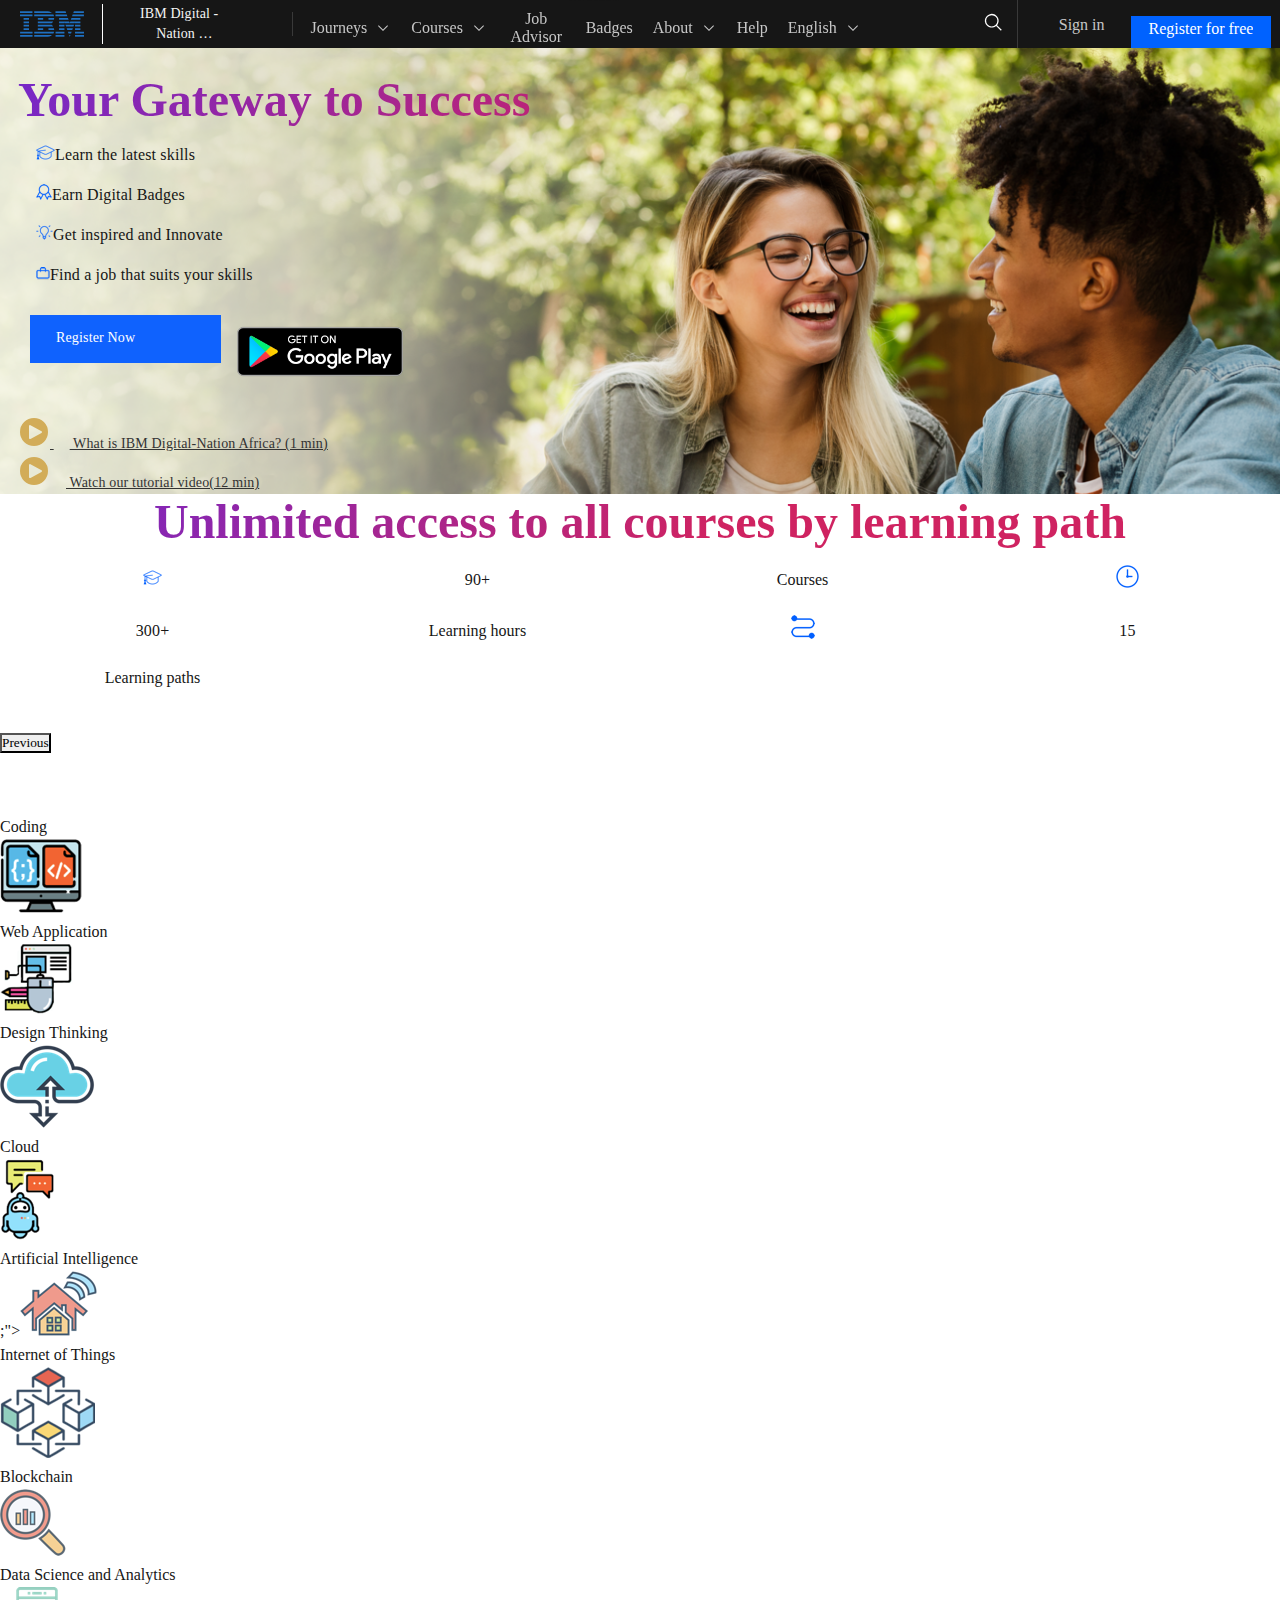
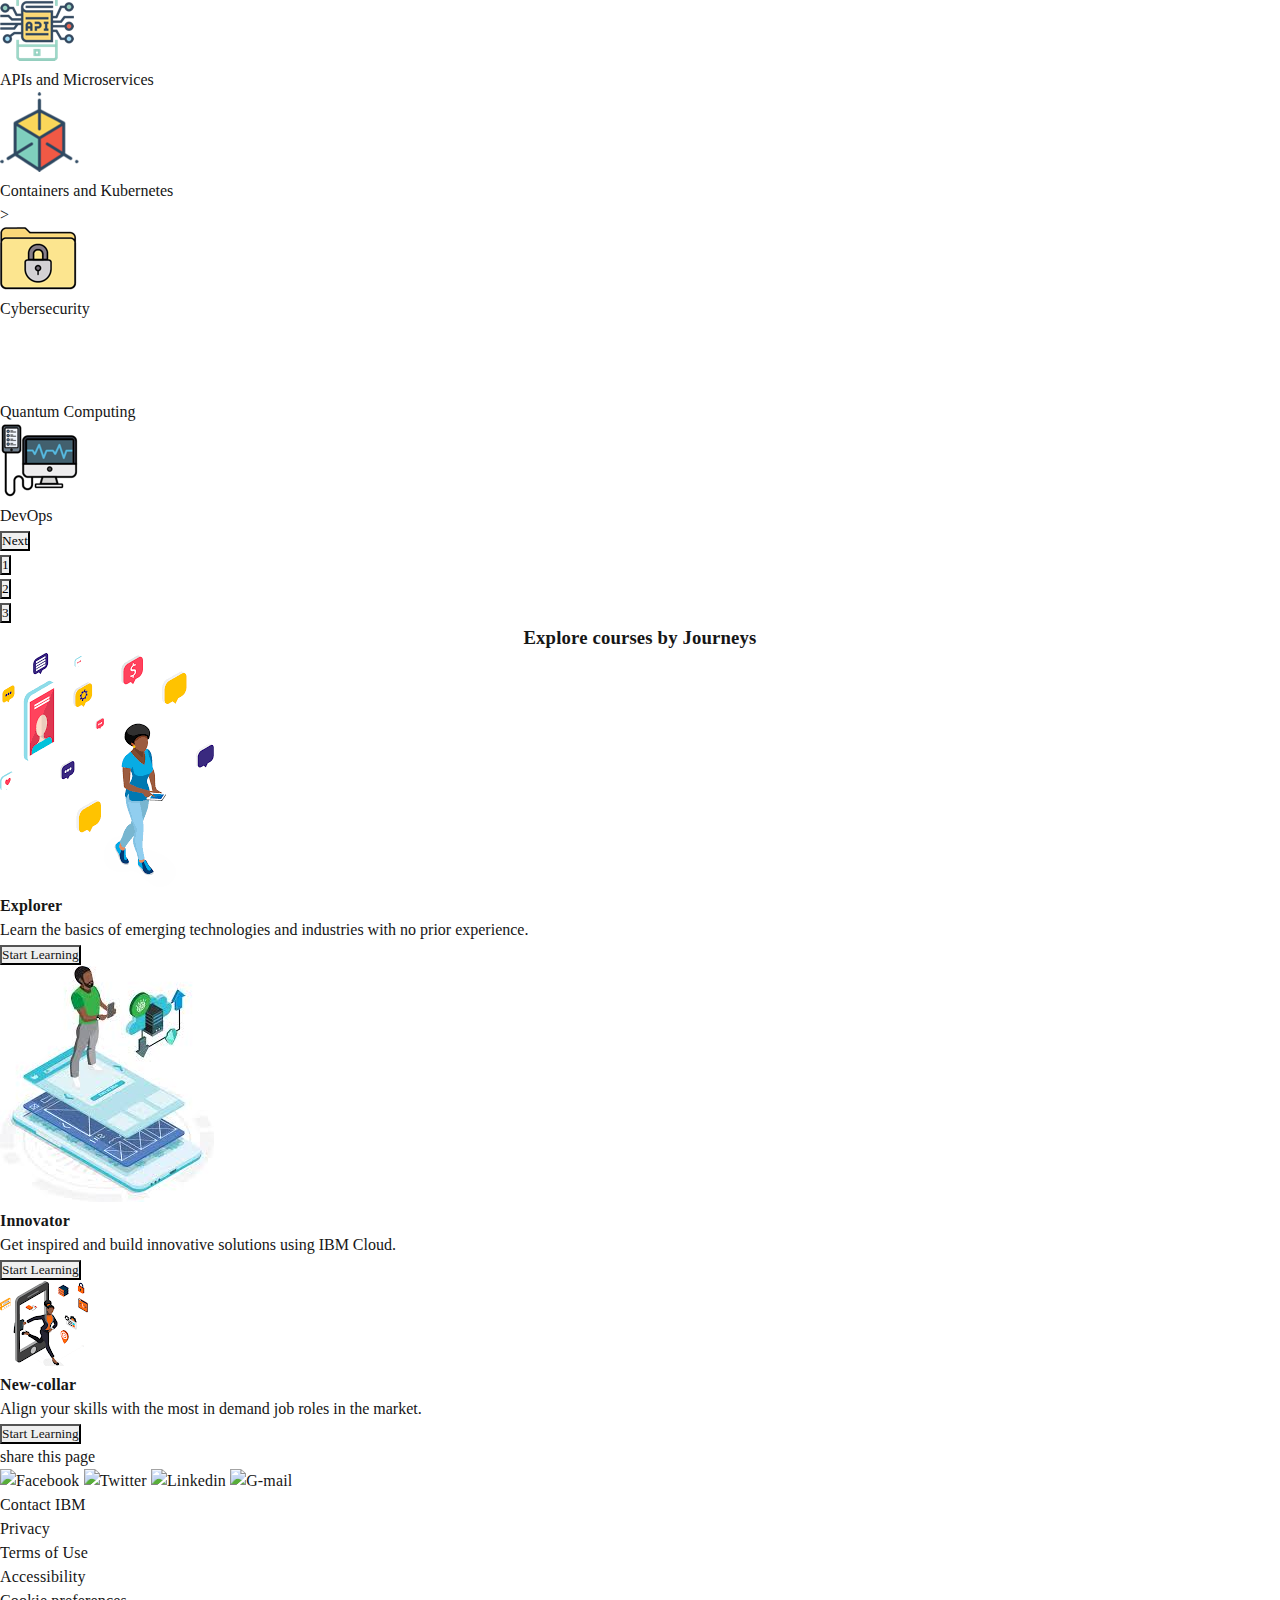
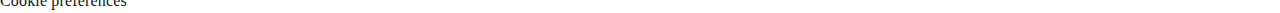
==== index.html @ d3602a13 "Merge branch 'master' of https://github.com/Ebunoluwa1/IBM-Project" ====
<!DOCTYPE html>
<html lang="en">
<head>
    <meta charset="UTF-8">
    <meta name="viewport" content="width=device-width, initial-scale=1.0">
    <link rel="stylesheet" href="https://pro.fontawesome.com/releases/v5.10.0/css/all.css" integrity="sha384-AYmEC3Yw5cVb3ZcuHtOA93w35dYTsvhLPVnYs9eStHfGJvOvKxVfELGroGkvsg+p" crossorigin="anonymous"/>
    <link rel="stylesheet" href="style.css">
    <title> IBM Digital - Nation Africa | Explore, Innovate on IBM Cloud, Learn Skills, and Find Jobs </title>
</head>
<body>
    <!--<div class="menu-btn">
        <i class="fas fa-bars fa-2x"></i>
    </div>-->

    <div class="container">
        <!--header-->
    <header class="main-header">
        <img src="images/ibm-icon.svg" alt="IBM" class="ibm-logo"> </img>
            <a href="#" class="header-text">
                <span class="header-text-ibm"> IBM Digital - Nation <br> Africa</span> &nbsp;
                 <span></span>
                </a>
                <nav class="header-nav">
                    ::before
            <ul class="main-menu">
                <li class="sub-menu"><a href="#" class="menu-item">Journeys
                    <svg focusable="false" preserveAspectRatio="xMidYMid meet" xmlns="https://www.w3.org/TR/SVG2/" width="16" height="16" viewBox="0 0 16 16" aria-hidden="true" class="down-arrow"><polygon points="8,11 3,6 3.7,5.3 8,9.6 12.3,5.3 13,6"></polygon></svg>
                </a>
                    <ul aria-label="Journeys" class="header-menu">
                        <li><a id="header-anchor" href="#" class="header-menu" tabindex="0"><span class="text-end">Explorer</span></a></li>
                        <li><a id="header-anchor" href="# "class="header-menu" tabindex="0"><span class="text-end">Innovator</span></a></li>
                        <li><a id="header-anchor" href="#" class="header-menu" tabindex="0"><span class="text-end">New Collar</span></a></li>
                        <li class="menu-separator"></li>
                    </ul> 
                </li>
                <li class="sub-menu"><a href="#" class="menu-item">Courses
                    <svg focusable="false" preserveAspectRatio="xMidYMid meet" xmlns="https://www.w3.org/TR/SVG2/" width="16" height="16" viewBox="0 0 16 16" aria-hidden="true" class="down-arrow"><polygon points="8,11 3,6 3.7,5.3 8,9.6 12.3,5.3 13,6"></polygon></svg>
                </a>
                    <ul aria-label="Courses" class="header-menu">
                    <li><a id="header-anchor" href="#" class="header-menu" tabindex="0"><span class="text-end">Coding</span></a></li>
                    <li><a id="header-anchor" href="# "class="header-menu" tabindex="0"><span class="text-end">Web Application</span></a></li>
                    <li><a id="header-anchor" href="#" class="header-menu" tabindex="0"><span class="text-end">Design Thinking</span></a></li>
                    <li><a id="header-anchor" href="#" class="header-menu" tabindex="0"><span class="text-end">Cloud</span></a></li>
                    <li><a id="header-anchor" href="#" class="header-menu" tabindex="0"><span class="text-end">Artificial Intelligence</span></a></li>
                    <li><a id="header-anchor" href="#" class="header-menu" tabindex="0"><span class="text-end">Internet of Things</span></a></li>
                    <li><a id="header-anchor" href="#" class="header-menu" tabindex="0"><span class="text-end">BlockChain</span></a></li>
                    <li><a id="header-anchor" href="#" class="header-menu" tabindex="0"><span class="text-end">Data Science and Analytics</span></a></li>
                    <li><a id="header-anchor" href="#" class="header-menu" tabindex="0"><span class="text-end">APTs and Microservices</span></a></li>
                    <li><a id="header-anchor" href="#" class="header-menu" tabindex="0"><span class="text-end">Containers and Kubernetes</span></a></li>
                    <li><a id="header-anchor" href="#" class="header-menu" tabindex="0"><span class="text-end">Cybersecurity</span></a></li>
                    <li><a id="header-anchor" href="#" class="header-menu" tabindex="0"><span class="text-end">Quantum Computing</span></a></li>
                    <li><a id="header-anchor" href="#" class="header-menu" tabindex="0"><span class="text-end">DevOps</span></a></li>
                    <li><a id="header-anchor" href="#" class="header-menu" tabindex="0"><span class="text-end">Professional Skills</span></a></li>
                    <li><a id="header-anchor" href="#" class="header-menu" tabindex="0"><span class="text-end">Industry Skills</span></a></li>
                    <li class="menu-separator"></li>
                    </ul>
                </li>
                <li class="sub-menu"><a href="#" class="menu-item">Job Advisor</a></li>
                <li class="sub-menu"><a href="#" class="menu-item">Badges</a></li>
                <li class="sub-menu"><a href="#" class="menu-item">About
                    <svg focusable="false" preserveAspectRatio="xMidYMid meet" xmlns="https://www.w3.org/TR/SVG2/" width="16" height="16" viewBox="0 0 16 16" aria-hidden="true" class="down-arrow"><polygon points="8,11 3,6 3.7,5.3 8,9.6 12.3,5.3 13,6"></polygon></svg>
                </a>
                    <ul aria-label="About" class="header-menu">
                        <li><a id="header-anchor" href="#" class="header-menu" tabindex="0"><span class="text-end">About Us</span></a></li>
                        <li><a id="header-anchor" href="# "class="header-menu" tabindex="0"><span class="text-end">Collaborators</span></a></li>
                        <li><a id="header-anchor" href="#" class="header-menu" tabindex="0"><span class="text-end">About IBM</span></a></li>
                        <li class="menu-separator"></li>
                    </ul> 

                </li>
                <li class="sub-menu"><a href="#" class="menu-item">Help</a></li>
                <li class="sub-menu"><a href="#" class="menu-item">English
                    <svg focusable="false" preserveAspectRatio="xMidYMid meet" xmlns="https://www.w3.org/TR/SVG2/" width="16" height="16" viewBox="0 0 16 16" aria-hidden="true" class="down-arrow"><polygon points="8,11 3,6 3.7,5.3 8,9.6 12.3,5.3 13,6"></polygon></svg>
                </a>
                    <ul aria-label="English" class="header-menu">
                        <li><a id="header-anchor" href="#" class="header-menu" tabindex="0"><span class="text-end">العربية</span></li>
                        <li><a id="header-anchor" href="# "class="header-menu" tabindex="0"><span class="text-end">Francais</span></a></li>
                        <li><a id="header-anchor" href="#" class="header-menu" tabindex="0"><span class="text-end">Portugues</span></a></li>
                        <li class="menu-separator"></li></ul>
                        </li>
                    </nav>
                    <div class="header-globe">
<div class="search-container"></div>
<button class="header-search">
    <svg focusable="false" preserveAspectRatio="xMidYMid meet" xmlns=" http://www.w3.org/TR/SVG." width="20" height="20" viewBox="0 0 32 32" aria-hidden="true" class="header-action"><path d="M30,28.59,22.45,21A11,11,0,1,0,21,22.45L28.59,30ZM5,14a9,9,0,1,1,9,9A9,9,0,0,1,5,14Z"></path></svg>
</button>
                    </div>
                    <nav class="user-pages">
                        ::before
                      <ul class="user-links"><li class="button-sign-in"><a href="#" class="header-menu" tabindex="0"><span class="text-end" id="header-menu">Sign in</span></a></li>
                     <li class="button-register"><a href="#" class="button-menu" tabindex="0"><span class="text-end" id="header-menu">Register for free</span></a></li>
                     
                </ul> 
                </nav>
        
       
    </header>
 </div>
 <!--Landing Page-->
 <div class="container">
  <div id="landing-image" class="header-img">
      <div class="bx--grid">
    <h1 id="header-title" class="title">Your Gateway to Success</h1>
    <div class="desc-items">
        <div class="desc-item"><img class="li-img " src="images/learn-icon.png" alt="Learn the latest skills"><span>Learn the latest skills</span>
        </div>
    <div class="desc-item"><img class="li-img " src="images/badge-icon.png" alt="Earn Digital Badges"><span>Earn Digital Badges</span></div>
   
    <div class="desc-item"><img class="li-img" src="images/innovate-icon.png" alt="Get inspired and Innovate"><span>Get inspired and Innovate</span></div>
    
    <div class="desc-item"><img class="li-img " src="images/job-icon.png" alt="Find a job that suits your skills"><span>Find a job that suits your skills</span></div>
</div>
    </div>
<!--Button Link-->   
<div id="button-register" class="reg-link">
    <p class="button-link"><a href="#" class="btn btn-prime"> Register Now</a>
   <a href="#" class="btn-play btn-prime"><img src="images/google-play.png" class="play-store"></a>
   </p>
   </div>
   <!--Video play-->
   <div class="watch">
       <p class="watch-V">
     <div>
         <a href="#" class="watch-video">
             <div class="inline-svg">
                 <svg focusable="false" preserveAspectRatio="xMidYMid meet" xmlns="http://www.w3.org/TR/SVG." width="32" height="32" viewBox="0 0 32 32" aria-hidden="true" class="ltr">
                <path d="M16,2A14,14,0,1,0,30,16,14,14,0,0,0,16,2Zm7.48,14.88-11,6a1,1,0,0,1-1,0A1,1,0,0,1,11,22V10a1,1,0,0,1,.49-.86,1,1,0,0,1,1,0l11,6a1,1,0,0,1,0,1.76Z"></path>
              </svg>
             
            <span> What is IBM Digital-Nation Africa? (1 min)</span>
         </a>
        </div>
     <div>
        <a href="#" class="watch-video">
            <div class="inline-svg">
                <svg focusable="false" preserveAspectRatio="xMidYMid meet" xmlns="http://www.w3.org/TR/SVG." width="32" height="32" viewBox="0 0 32 32" aria-hidden="true" class="ltr">
               <path d="M16,2A14,14,0,1,0,30,16,14,14,0,0,0,16,2Zm7.48,14.88-11,6a1,1,0,0,1-1,0A1,1,0,0,1,11,22V10a1,1,0,0,1,.49-.86,1,1,0,0,1,1,0l11,6a1,1,0,0,1,0,1.76Z"></path>
             </svg><span> Watch our tutorial video(12 min)</span></a></div>
    </div>
</p>

  </div>
 </div>
</div>
 
    
    <!--learning path-->
    <section class="learning-path">
        <h3 class="learning-path-head">Unlimited access to all courses by learning path</h3>
        <div class="learn-yourself">
        <div class="columns">
                <img src="images/learn-icon.png"></div>
                <div class="number">90+</div>
                <p>Courses</p>
                <div><img src="images/hours-icon.png"></div>
                <div class="number">300+</div><p>Learning hours</p>
                <div><img src="images/paths-icon.png"></div><div class="number">15</div>
                <p>Learning paths</p></div>
            </div>
                <!--Courses-->
               <button type="button" class="slick-arrow slick-prev slick-disabled" > Previous</button>
               <div class="btn-row" data-index="0" tab-index="-1">
                   <div class="row-track" id="track-container">
                       <a href="#"><img src="images/coding-icon.png" alt="Coding" class="image-item"><p class="image-title" id="Coding_card">Coding</p>
                       </a>
                    </div>  
                </div>
                <div data-index="1" class="btn-row" tabindex="-1"><a href="#"><img src="images/web-icon.png" alt="Web Application" class="image-item"><p class="image-title" id="Web Application_card">Web Application</p></a>
                </div>
             <div data-index="2" class="btn-row" tabindex="-1" ><a href="#"><img src="images/dt-icon.png" alt="Design Thinking" class="image-item"><p class="image-title" id="Design Thinking_card">Design Thinking</p></a></div>
                <div data-index="3" class="btn-row" tabindex="-1" ><a href="#"><img src="images/cloud-icon.png" alt="Web Application" class="image-item"><p class="image-title" id="Cloud_card">Cloud</p></a></div>
                <div data-index="4" class="btn-row" tabindex="-1"><a href="#"><img src="images/ai-icon.png" alt="Artificial Intelligence" class="image-item"><p class="image-title" id="Artificial Intelligence_card">Artificial Intelligence</p></a></div>
                <div data-index="5" class="btn-row" tabindex="-1" ><a href="#">;"><img src="images/iot-icon.png" alt="Internet of Things" class="image-item"><p class="image-title" id="Internet of Things_card">Internet of Things</p></a></div>
                <div data-index="6" class="btn-row" tabindex="-1"><a href="#"><img src="images/blockchain-icon.png" alt="Blockchain" class="image-item"><p class="image-title" id="Blockchain_card">Blockchain</p></a></div>
                <div data-index="7" class="btn-row" tabindex="-1"><a href="#"><img src="images/ds-icon.png" alt="Data Science and Analytics" class="image-item"><p class="image-title" id="Data Science and Analytics_card">Data Science and Analytics</p></a></div>
                <div data-index="8" class="btn-row" tabindex="-1" ><a href="#"><img src="images/api-icon.png" alt="APIs and Microservices" class="image-item"><p class="image-title" id="APIs and Microservices_card">APIs and Microservices</p></a></div>
                <div data-index="9" class="btn-row" tabindex="-1"></div><a href="#"><img src="images/ck-icon.png" alt="Containers and Kubernetes" class="image-item"><p class="image-title" id="Containers and Kubernetes_card">Containers and Kubernetes</p>></a></div>
                <div data-index="10" class="btn-row" tabindex="-1" aria-hidden="true" >
                    <a href="#"><img src="images/cybersecurity-icon.png" alt="Cybersecurity" class="image-item">
                        <p class="image-title" id="Cybersecurity_card">Cybersecurity</p></a></div>
                    <div data-index="11" class="btn-row" tabindex="-1">
                        <a href="#"><img src="images/qc-icon.png" alt="Quantum Computing" class="image-item">
                            <p class="image-title" id="Quantum Computing_card">Quantum Computing</p>
                        </a></div>
                    <div data-index="12" class="" tabindex="-1">
                        <a href="#"><img src="images/devops-icon.png" alt="DevOps" class="image-item">
                            <p class="image-title" id="DevOps_card">DevOps</p>
                        </a></div>
                    <button type="button" class="" > Next</button>
                    <ul class="row-dots">
                        <li class="row-active">
                            <button>1</button>
                        </li>
                        <li class="row-active">
                            <button>2</button>
                        </li>
                        <li class="row-active">
                            <button>3</button>
                        </li></ul>
                     </section>

<!--On Journey-->
<section class="journey">
    <h3 class="Journey">Explore courses by Journeys</h3>
    <div>
        <img src="images/explorer.png" alt="explorer">
        <h4>Explorer</h4>
        <p>Learn the basics of emerging technologies and industries with no prior experience.</p>
       <button class="primary-btn"><a href="#">Start Learning</a>
       </button> 
    </div>
    <div>
        <img src="images/innovator.jpg" alt="innovator">
        <h4>Innovator</h4>
        <p>Get inspired and build innovative solutions using IBM Cloud.</p>
        <button class="primary-btn"><a href="#">Start Learning</a>
        </button> 
    </div>
    <div>
        <img src="images/new-collar.png" alt="new-collar">
        <h4>New-collar</h4>
        <p>Align your skills with the most in demand job roles in the market.</p>
        <button class="primary-btn"><a href="#">Start Learning</a>
        </button> 
    </div>
</section>
<!--share this page-->
<section class="share">
    <p>share this page</p>
    <a href="https://facebook.com">
      <img src="https://i.ibb.co/LrVMXNR/social-fb.png" alt="Facebook">
    </a>
    <a href="https://twitter.com">
      <img src="https://i.ibb.co/vJvbLwm/social-twitter.png" alt="Twitter">
    </a>
    <a href="https://linkedin.com">
      <img src="https://i.ibb.co/b30HMhR/social-linkedin.png" alt="Linkedin">
    </a>
    <a href="https://gmail.com">
        <img src="https://i.ibb.co/b30HMhR/social-gmail.png" alt="G-mail">
      </a>
  </section>
<!--footer-->

    <footer class="footer">
        <div class="footer-inner">
<ul>
    <li><a href="#">Contact IBM</a></li>
    <li><a href="#">Privacy</a></li>
    <li><a href="#">Terms of Use</a></li>
    <li><a href="#">Accessibility</a></li>
    <li><a href="#">Cookie preferences</a></li>
</ul>
</div>
</footer>
                    </body>
</html>
---- style.css ----
*{
    box-sizing: border-box;
    margin: 0;
    padding: 0;
cursor: pointer;
}
body{
    font-family: Arial, Helvetica, sans-serif;
    color: #161616;
    font-size: 100%;
    vertical-align: baseline;
    font: inherit;
    line-height:1.5;
    letter-spacing:.16px;
}

a{
    color: #161616;
    text-decoration: none;
}
li a{
    cursor: pointer;
}

ul{
    list-style: none;
}


/*header*/
.main-header{
    display: flex;
    align-items: center;
    text-align: center;
    position: fixed;
    top:0;
    left:0;
    right: 0;
    height:3rem;
    background: #161616;
    z-index: 6000;
}
.ibm-logo{
    margin-left: 20px;
    color:#f3f3f3;
}
a.header-text{
    color: #f4f4f4;
    font-size: .875rem;
    display: flex;
    align-items: center;
    height: 100%;
    padding: 0 2rem 0 1rem;
    text-decoration: none;
    font-weight: 400;
    outline: none;
    user-select: none;
    letter-spacing: .1px;
    line-height: 20px;
    border: .125rem solid transparent;
    transition: border-color .11s;
}
/*@media screen and (max-width: 1301px) and (min-width: 1241px){*/
span.header-text-ibm{
    overflow: hidden; 
    -webkit-line-clamp: 2;
    -webkit-box-orient: vertical;
    display: -webkit-box;
    position: relative;
    padding-left: 1em;
}

span.header-text-ibm::before{
    content: "";
    width: 1px;
    background: #fff;
    height: 100%;
    left:0;
    position: absolute;
}
nav.header-nav{
    overflow: hidden;
    position: relative;
    padding-left: 1em;
}
nav.header-nav::before{
    content: "";
    width: 0.5px;
    display: block;
    background: #393939;/*rgb(57,57,57)*/;
    top:50%;
    transform: translateY(-50%);
    height: 1.5rem;
    width: 0.0625rem;
    position: absolute;
    left: 0;
}
/*a.header-img{
    color: #f4f4f4;
    cursor: pointer;
    padding: 0 32px 0 16px;
    border: .125rem solid transparent;
    height: 100%;
    display: flex;
    letter-spacing: 0.1px;
    transition: .11s;
    font: inherit;
    vertical-align: baseline;
}*/
ul.main-menu{
    display: flex;
    height: 100%;
    padding:0;
    margin: 0;
}
li.sub-menu{
    position: relative;
}

a.menu-item{
    position: relative;
    display: flex;
    align-items: center;
    color: #c6c6c6;
    padding: 0 1rem 1rem 0rem;
    height: 100%;
    font-size: 16px;
    font-weight: 400;
    letter-spacing: 0;
    line-height: 1.125rem;
    text-decoration: none;
    user-select: none;
    border: 2px solid transparent;
    transition: background-color .11s,border-color .11s,color .11s;
}

.down-arrow{
    fill: rgb(198, 198, 198);
    margin-left: 0.5rem;
    width: 16;
    height: 16;
    transition:transform .11s, fill .11s;
}
ul.header-menu{
    display: none;
    list-style: none;
    height: 2rem;

}
a#header-anchor{
    height: 2rem;
}
a.header-menu{
    position: relative;
    display: flex;
    align-items: center;
    color: #c6c6c6;
    padding: 0 1rem;
    height: 100%;
    font-size: 16px;
    font-weight: 400;
    letter-spacing: 0;
    line-height: 1.125rem;
    text-decoration: none;
    user-select: none;
    border: 2px solid transparent;
    transition: background-color .11s,border-color .11s,color .11s;
}
span.text-end{
    width: 100%;
    display: inline-block;
    text-overflow: ellipsis;
    white-space: nowrap;
    overflow: hidden;
}
li.menu-seperator{
    border-bottom: 1px solid #4c4c4c;
}
.header-globe{
    display: flex;
    justify-content: flex-end;
    margin-left: 90px;
    height: 100%;
    
}
.search-container{
    margin-top:9px; 
}
button.header-search{
    display: inline-block;
    background: none;
    padding: 0;
    width: 3rem;
    height: 3rem;
    border: .125rem solid transparent;
    transition: background-color .11s,border-color .11s;
}
button{
    margin: 0;
    border-radius: 0;
    font-family: inherit;
}
.header-action{
    fill:#fff;
    width:20;
    height: 20;
    overflow: hidden;
    cursor: pointer;
}
/*user-pages*/
.user-pages{
    padding-right: 1rem;
    padding-left: 1rem;
    height: 100%;
    position: relative;
    overflow: hidden;
    
}

.user-pages::before{
       display: block; 
        content: "";
        width: 1px;
        height: 100%;
        background: #393939;
        left:0;
        position: absolute;
        
}
ul.user-links{
    display: flex;
    height: 2rem;
    padding:0;
    margin: none;
    list-style: none; 
    
}

li.button-sign-in{
    margin: -8px;
    text-align: center;
    padding: 0.1rem 1rem 1rem 0rem;
    position: relative;
    height: 2rem;
    display: flex;
    align-items: center;
    vertical-align: baseline;

    
}
li.button-register{
    color: #fff;
    display: inline-block;
    border:none;
    text-align: center;
    text-decoration: none;
    width: 100%;
    margin: -8px 0px;
vertical-align: baseline;
    font-size: 16px;
    background-color: #0062ff;
    padding: 0.1rem 1rem 1rem 0rem;
    height: 100%;
    position: relative;

}
a.button-menu{
    color: #fff;
    position: relative;
    display: inline-block;
    background-color: #0062ff;
   
    text-align: center;
    text-decoration: none;
    height: 100%;
    font-size: 16px;
    font-weight: 400;
    letter-spacing: 0;
    line-height: 1.125rem;
    text-decoration: none;
    user-select: none;
    border: 2px solid transparent;
    transition: background-color .11s,border-color .11s,color .11s;

}
 /* Lets style the container-Landing-Page img
  */

  .container{
      margin-top: 3rem;
     
  }
  #landing-image{
      background:url(images/africa-banner.png) right  center / cover no-repeat ;
  }
.header-img .title{
    text-align: left;
    padding: 1.5rem 0 0;
    padding-left: 18px;
    background-image: linear-gradient(126deg,#5b29e6 -13%,#cf2361 56%);
    font-size: 48px;
    font-weight: 700;
    font-stretch: normal;
    line-height: 1.15;
    margin-bottom: 16px;
    letter-spacing: normal;
    -webkit-background-clip: text;
    -webkit-text-fill-color: transparent;
} 
h1{
    display: block;
    margin-block-start: 0.67em;
    margin-block-end: 0.67em;
    margin-inline-start: 0px;
    margin-inline-end: 0px;
    padding-left: 10px;
}
.bx--grid{
    z-index: 2;
    direction: 1tr;
    margin-right: auto;
    margin-left: auto;
    max-width: 99rem;
}
.desc-items,.desc-item{
margin-bottom: 16px;
}
.desc-items,.desc-item{
    margin-right: 9px;
    padding-left: 18px;
    
}
.title {
    margin-right: 9px;
    
}

/*Button Link*/
#button-register{
    display: flex;
}
.button-link{
    display: block;
    text-align: left;
    margin-right: 80px;
    padding-left: 30px;
}
p{
    font-size: 1rem;
    font-weight: 400;
    line-height: 1.5rem;
    letter-spacing: 0;
}
.header-img a{
    margin:12px 0px 24px;
}
a.btn{
background-color: #0f62fe;
border: 1px solid transparent;
color: white;
  padding: 14px 85px 14px 25px;
  text-align:left;
  text-decoration: none;
  display: inline-block;
}
a.btn-play{
    display: inline-block;
}
.btn-prime{
    font-size: .875rem;
    font-weight: 400;
    line-height: 1.125;
    letter-spacing: .16px;
    cursor: pointer;
    display: inline-block;
    align-items: center;
    justify-content: space-between;
    vertical-align: top;
    flex-shrink: 0;
    min-height: 3rem;
    padding:calc(.875rem - 3px) 60px calc(.875rem -3px) 12px;
    border-radius: 0;
    text-align: left;
    text-decoration: none;
    transition:all 70ms cubic-bezier(0, 0, 0.38, 0.9) 0s;
    outline: none;
}

 .play-store{
    width:190px;
    height: 73px;
    display: inline-block;   
}
/* watch videos*/
p.watch-V{
    direction:1tr;
    width: fit-content;
}
div a{
   /* display: flex;*/
    align-items: center;
}
a.watch-video{
    fill:#d2ac58;
    color: #333;
    font-size: 14px;
    white-space: nowrap;
    text-decoration: underline;
}
a.inline-svg{
    width: 32px;
    height: 32px;
}
div .span{
    text-align: right;
    font-size: 16px;
    
}
div a span{
    white-space: pre-wrap;
    padding-inline-start: 16px;
}
div.watch{
    /*padding:2vw!important;*/
    display:inline-block;
    margin: 0;
    align-content: start;
    z-index: 2;
    direction: 1tr;
    align-items: start;
    padding-left: 18px;
}

/*learning path-*/
section{

}
.learning-path-head{
    background-image: linear-gradient(126deg,#5b29e6 -13%,#cf2361 56%);
    font-size: 48px;
    font-weight: 700;
    font-stretch: normal;
    line-height: 1.15;
    margin-bottom: 16px;
    letter-spacing: normal;
    -webkit-background-clip: text;
    -webkit-text-fill-color: transparent;
}
h3{
    display: block;
    text-align: center;
}  

div.learn-yourself{
 
    flex-direction: row;
    align-items: center;
    text-align: center;
justify-content: center;
display: grid;
    grid-template-columns: repeat(4, 1fr);
    grid-gap: 20px;
    margin-bottom: 40px;
}
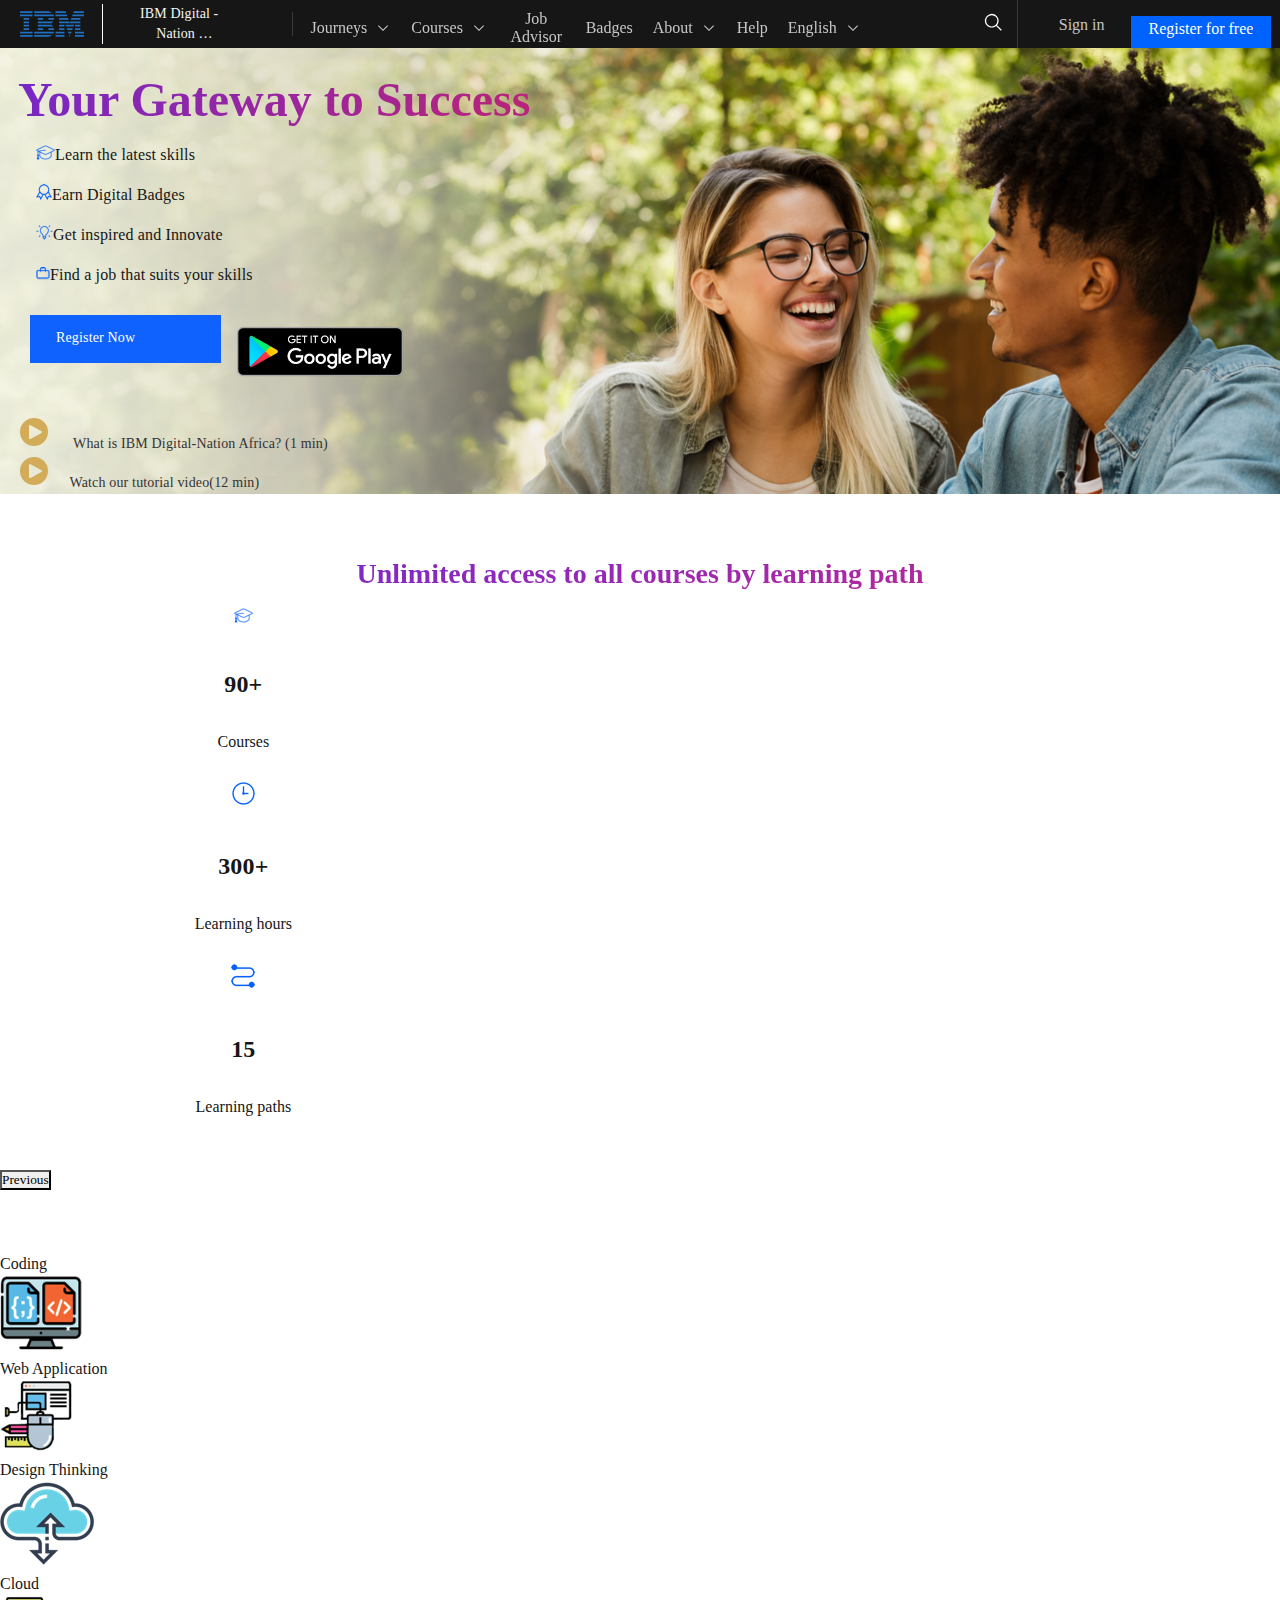
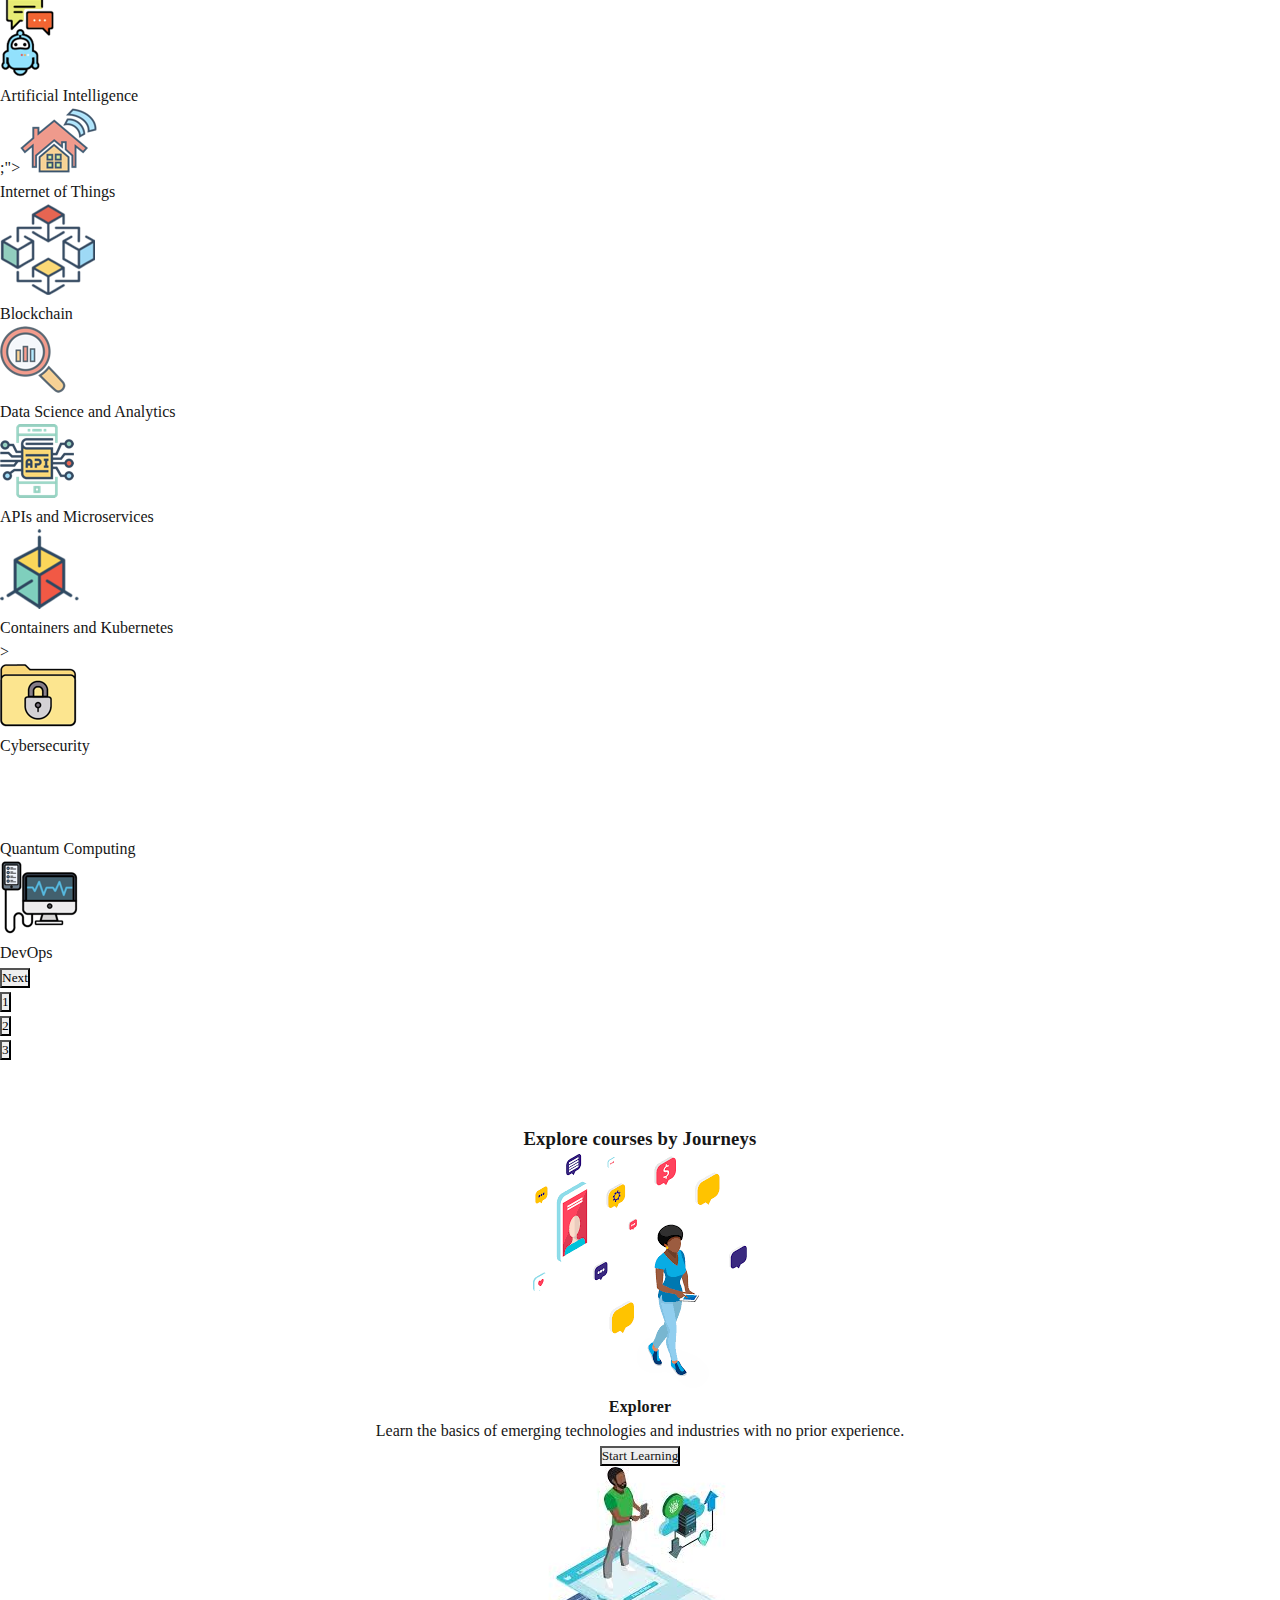
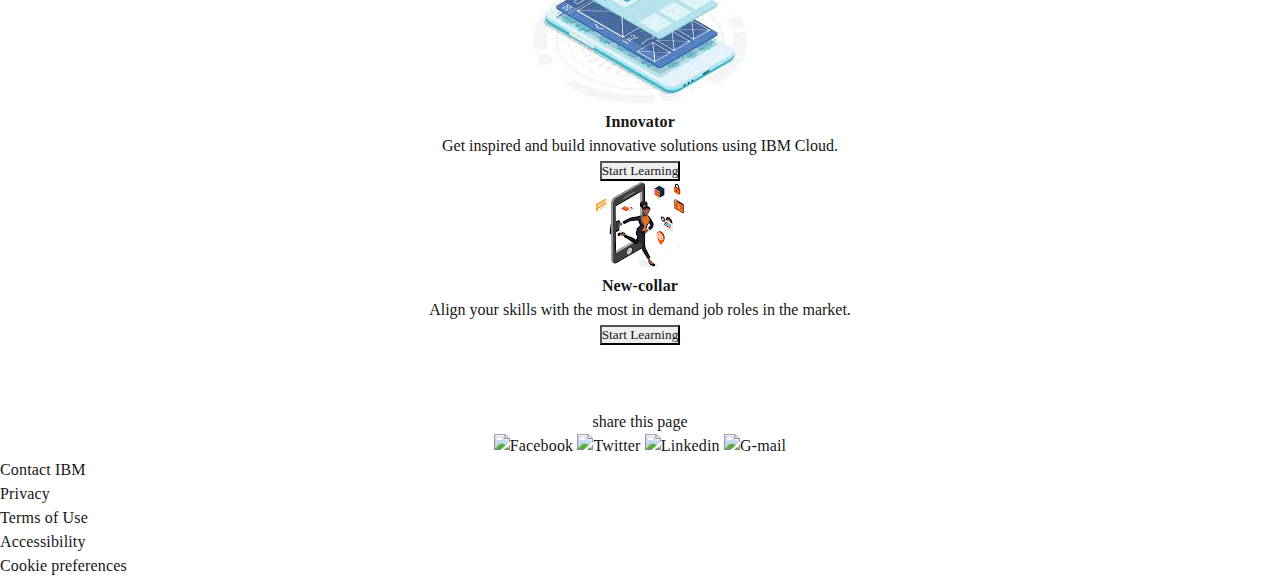
==== commit af627778: "commit" ====
--- a/index.html
+++ b/index.html
@@ -148,8 +148,7 @@
     <section class="learning-path">
         <h3 class="learning-path-head">Unlimited access to all courses by learning path</h3>
         <div class="learn-yourself">
-        <div class="columns">
-                <img src="images/learn-icon.png"></div>
+              <div> <img src="images/learn-icon.png"></div>
                 <div class="number">90+</div>
                 <p>Courses</p>
                 <div><img src="images/hours-icon.png"></div>
@@ -158,6 +157,7 @@
                 <p>Learning paths</p></div>
             </div>
                 <!--Courses-->
+                <div class="slick slider">
                <button type="button" class="slick-arrow slick-prev slick-disabled" > Previous</button>
                <div class="btn-row" data-index="0" tab-index="-1">
                    <div class="row-track" id="track-container">
@@ -197,6 +197,7 @@
                         <li class="row-active">
                             <button>3</button>
                         </li></ul>
+                    </div>
                      </section>
 
 <!--On Journey-->
--- a/style.css
+++ b/style.css
@@ -405,7 +405,7 @@
     color: #333;
     font-size: 14px;
     white-space: nowrap;
-    text-decoration: underline;
+    text-decoration:none;
 }
 a.inline-svg{
     width: 32px;
@@ -433,15 +433,17 @@
 
 /*learning path-*/
 section{
-
+margin: 0 auto;
+text-align: center;
+padding: 4rem 3rem 0;
 }
 .learning-path-head{
-    background-image: linear-gradient(126deg,#5b29e6 -13%,#cf2361 56%);
-    font-size: 48px;
-    font-weight: 700;
+    background-image: linear-gradient(168deg,#5b29e6 -7%,#de2779 115%,#ec276e 139%);
+    font-size: 28px;
+    font-weight: 600;
     font-stretch: normal;
-    line-height: 1.15;
-    margin-bottom: 16px;
+    line-height: normal;
+    font-style: normal;
     letter-spacing: normal;
     -webkit-background-clip: text;
     -webkit-text-fill-color: transparent;
@@ -452,13 +454,36 @@
 }  
 
 div.learn-yourself{
- 
-    flex-direction: row;
+/*display: flex;
+margin: 2rem auto;
+width: 50%;*/
     align-items: center;
     text-align: center;
 justify-content: center;
 display: grid;
-    grid-template-columns: repeat(4, 1fr);
+grid-template-columns: repeat (3, 1fr);
     grid-gap: 20px;
     margin-bottom: 40px;
 }
+.learn-yourself,.learning-path>div{
+    flex-grow: 1;
+    width: 33%;
+}
+div.number{
+    font-size: 1.5rem;
+    font-weight: 600;
+}
+.learn-yourself,.learning-path>div>div {
+    padding: 0.5rem 0;
+}
+.learn-yourself{
+    display: inline-flex;
+}
+/*Courses*/
+.slick-slider{
+    margin-left: -0.5rem;
+      margin-right: -0.5rem;
+      margin-bottom: 4rem;
+      position: relative;
+      display: block;
+}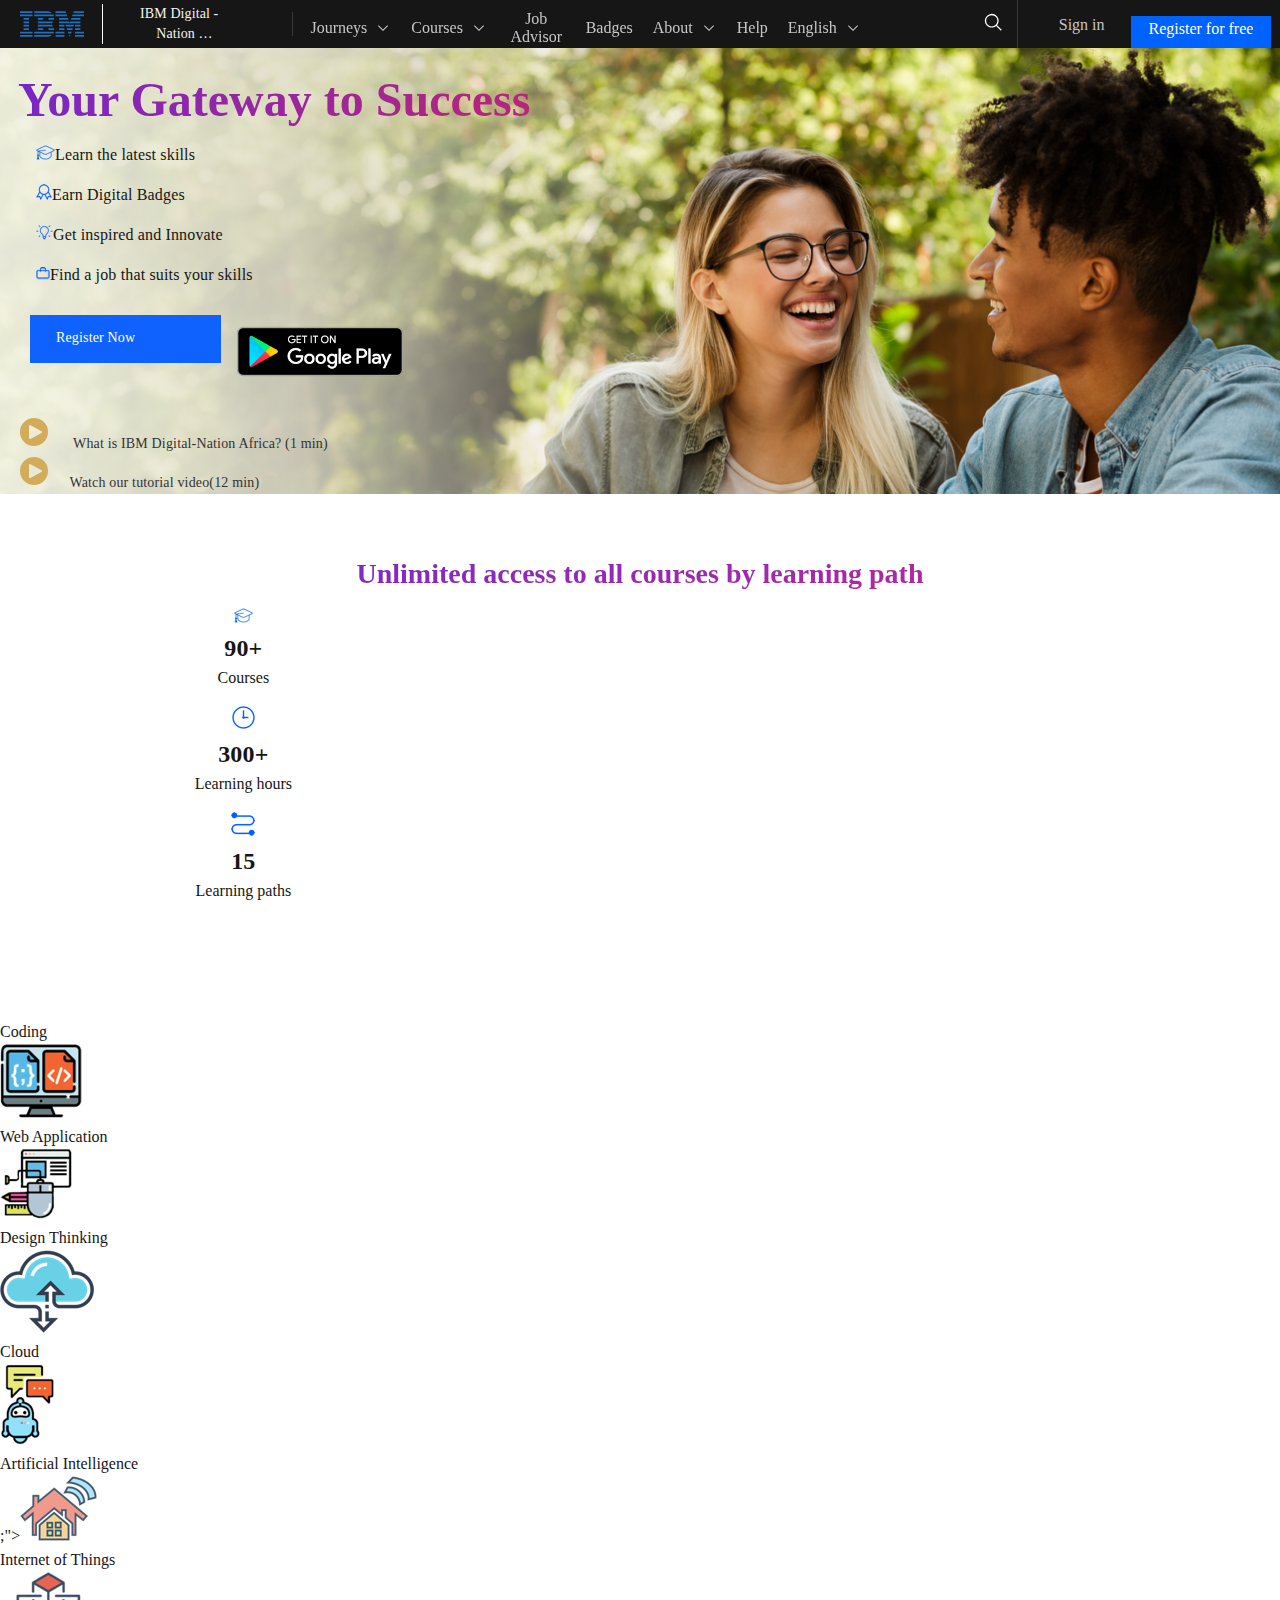
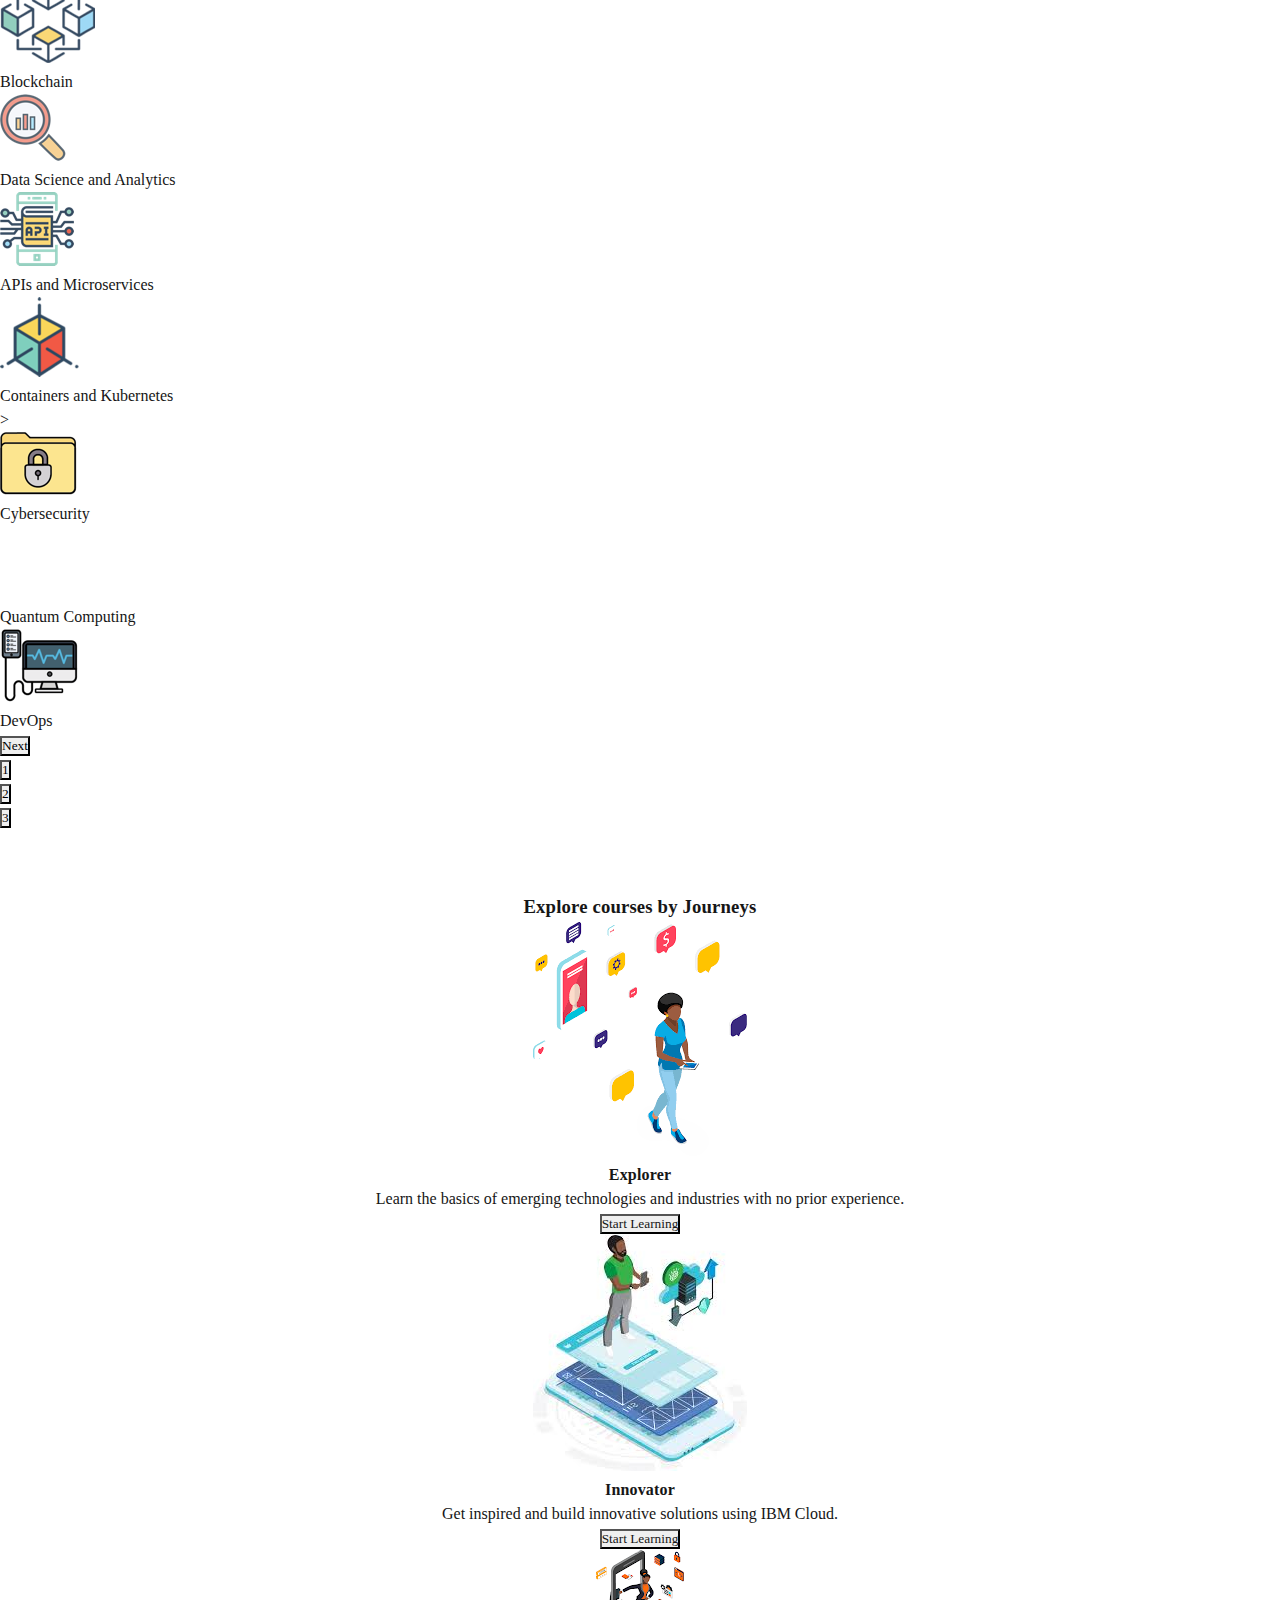
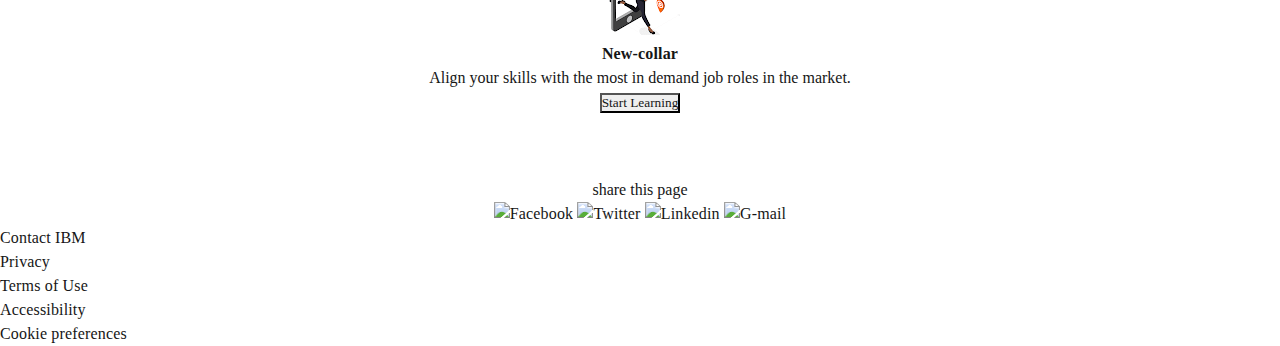
==== commit cc1d6654: "commit first" ====
--- a/index.html
+++ b/index.html
@@ -148,13 +148,21 @@
     <section class="learning-path">
         <h3 class="learning-path-head">Unlimited access to all courses by learning path</h3>
         <div class="learn-yourself">
-              <div> <img src="images/learn-icon.png"></div>
+            <div>
+              <div class="me"> <img src="images/learn-icon.png"></div>
                 <div class="number">90+</div>
                 <p>Courses</p>
-                <div><img src="images/hours-icon.png"></div>
+            </div>
+            <div>
+                <div class="me"><img src="images/hours-icon.png"></div>
                 <div class="number">300+</div><p>Learning hours</p>
-                <div><img src="images/paths-icon.png"></div><div class="number">15</div>
-                <p>Learning paths</p></div>
+            </div>
+            <div>
+                <div class="me"><img src="images/paths-icon.png"></div>
+                <div class="number">15</div>
+                <p>Learning paths</p>
+              </div>
+        </div>
             </div>
                 <!--Courses-->
                 <div class="slick slider">
--- a/style.css
+++ b/style.css
@@ -453,11 +453,12 @@
     text-align: center;
 }  
 
-div.learn-yourself{
+.learn-yourself {
 /*display: flex;
 margin: 2rem auto;
-width: 50%;*/
-    align-items: center;
+    ;*/
+width: 50%;
+align-items: center;
     text-align: center;
 justify-content: center;
 display: grid;
@@ -477,7 +478,7 @@
     padding: 0.5rem 0;
 }
 .learn-yourself{
-    display: inline-flex;
+    display: block;
 }
 /*Courses*/
 .slick-slider{
@@ -486,4 +487,32 @@
       margin-bottom: 4rem;
       position: relative;
       display: block;
-}+      box-sizing: border-box;
+      user-select: none;
+      touch-action: pan-y;
+      -webkit-tap-highlight-color: transparent;
+}
+.slick-disabled {
+    display: none!important;
+    }
+.slick-arrow{
+    outline: 0;
+}
+    .slick-prev{
+        left:-25px;
+        font-size: 0;
+        line-height: 0;
+        position: absolute;
+        top: 50%;
+        width: 20px;
+        height: 20px;
+        padding: 0;
+        transform: translateY(-50%);
+        cursor: pointer;
+        border: none;
+    }
+    button{
+        margin:0;
+        border-radius: 0;
+        font-family: inherit;
+    }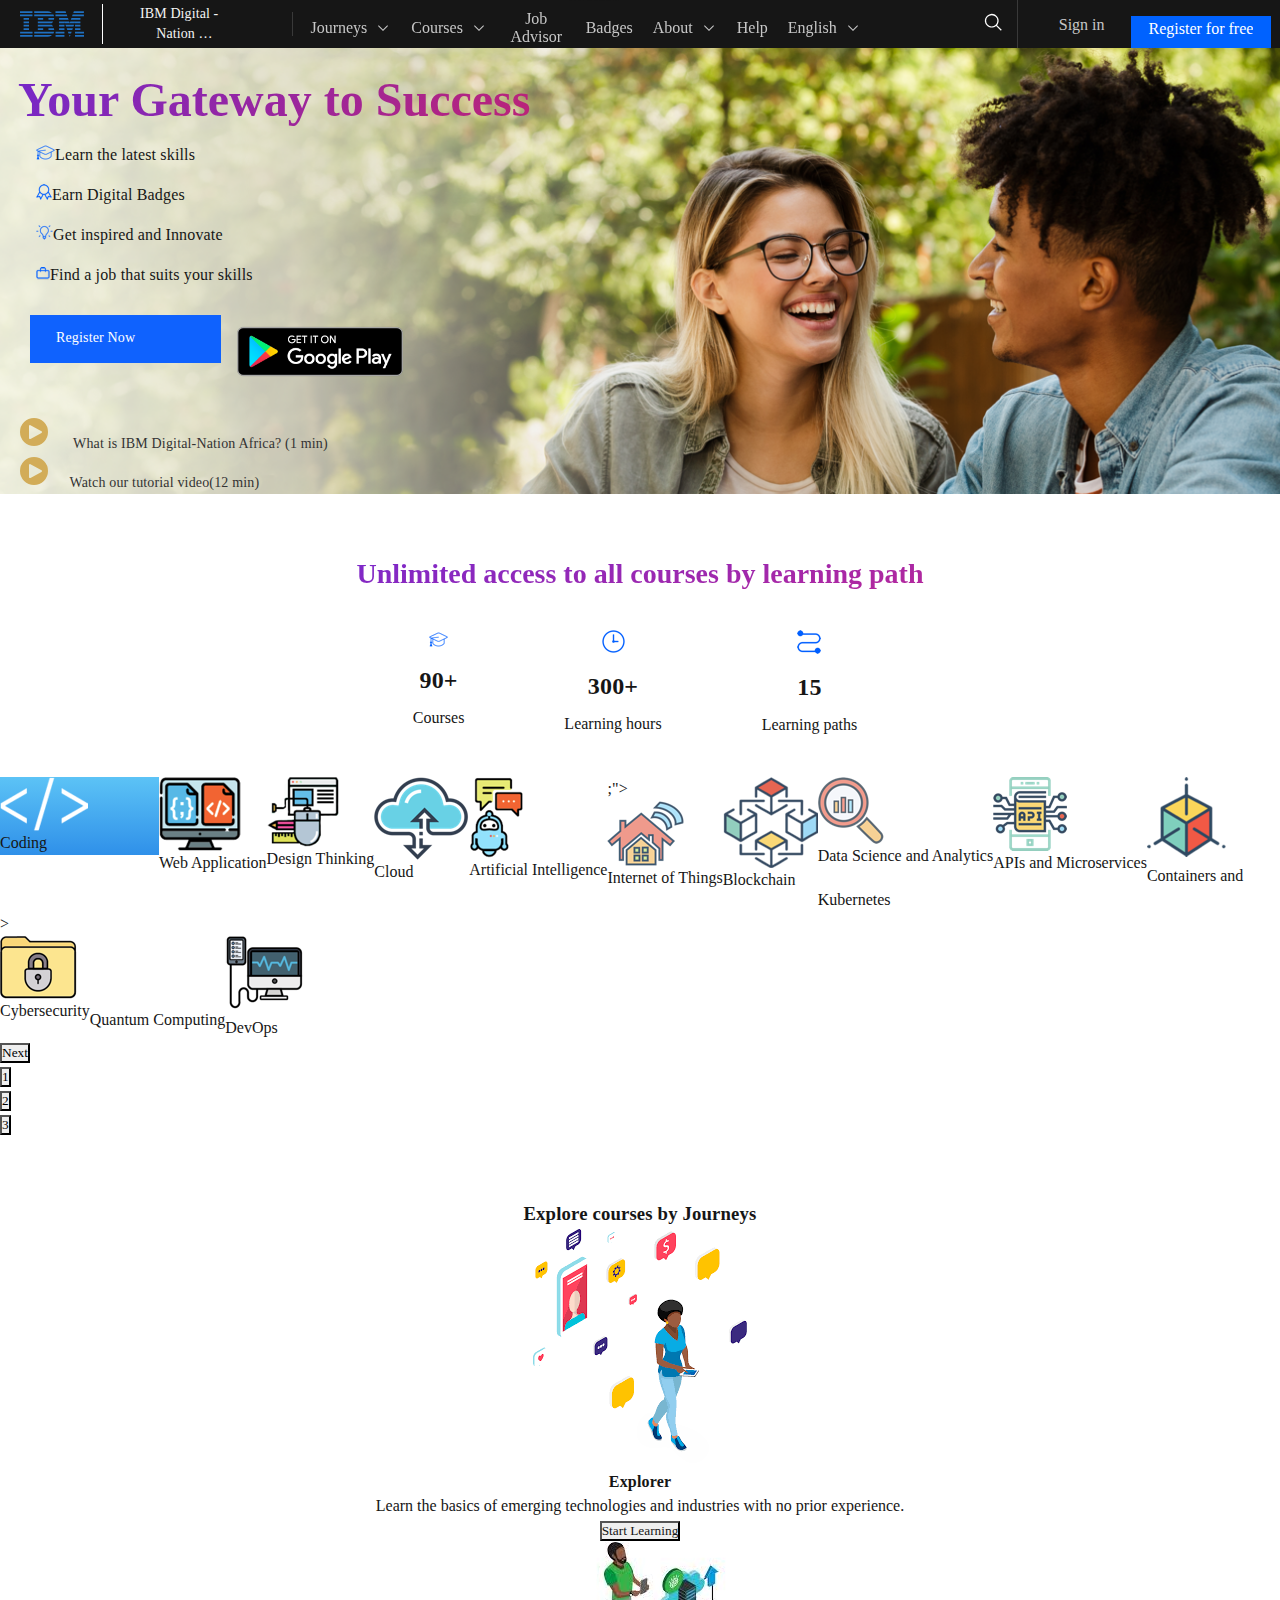
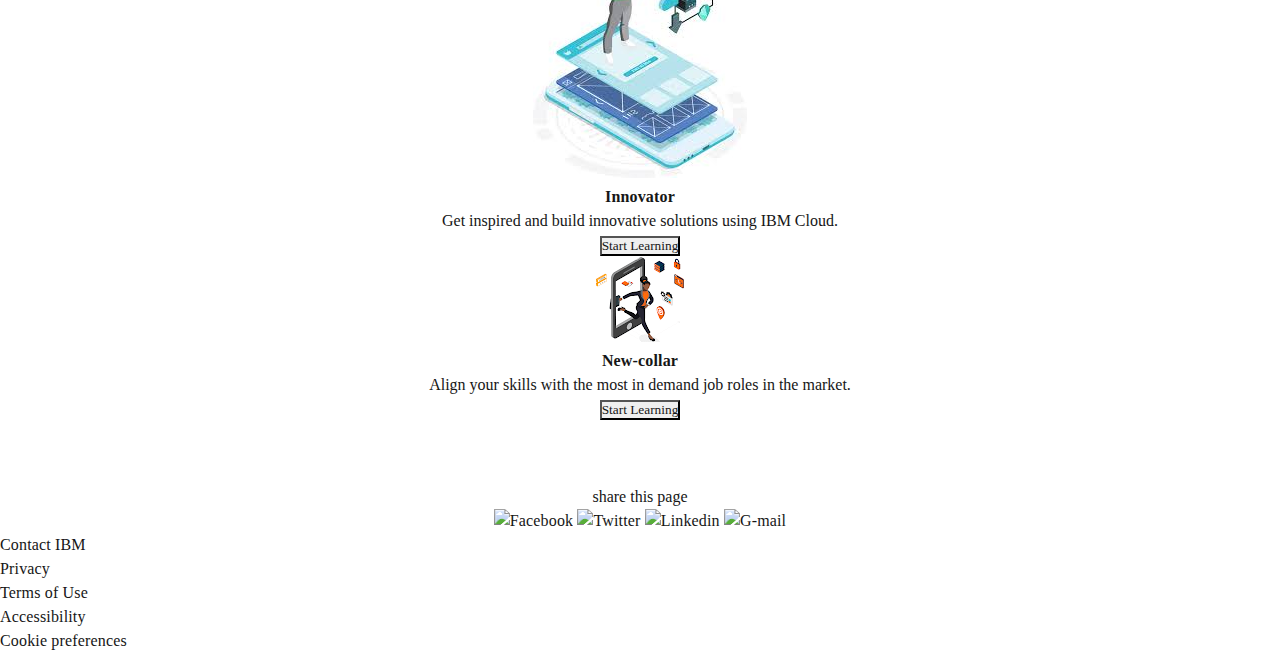
==== commit 36ad1cfa: "commit" ====
--- a/index.html
+++ b/index.html
@@ -148,17 +148,17 @@
     <section class="learning-path">
         <h3 class="learning-path-head">Unlimited access to all courses by learning path</h3>
         <div class="learn-yourself">
-            <div>
-              <div class="me"> <img src="images/learn-icon.png"></div>
+            <div class="me">
+              <div> <img src="images/learn-icon.png" style="height: 35; width: 30;"></div>
                 <div class="number">90+</div>
                 <p>Courses</p>
             </div>
-            <div>
-                <div class="me"><img src="images/hours-icon.png"></div>
+            <div class="me">
+                <div ><img src="images/hours-icon.png"></div>
                 <div class="number">300+</div><p>Learning hours</p>
             </div>
-            <div>
-                <div class="me"><img src="images/paths-icon.png"></div>
+            <div class="me">
+                <div ><img src="images/paths-icon.png"></div>
                 <div class="number">15</div>
                 <p>Learning paths</p>
               </div>
@@ -167,9 +167,12 @@
                 <!--Courses-->
                 <div class="slick slider">
                <button type="button" class="slick-arrow slick-prev slick-disabled" > Previous</button>
-               <div class="btn-row" data-index="0" tab-index="-1">
-                   <div class="row-track" id="track-container">
-                       <a href="#"><img src="images/coding-icon.png" alt="Coding" class="image-item"><p class="image-title" id="Coding_card">Coding</p>
+               <div class="btn-row" data-index="0" tab-index="-1" style="outline: none; width: 159px;">
+                   <div class="row-track" id="track-container" style="width:100%; display:inline-block" tab-index="-1">
+                       <a href="#">
+                           <div class="path-item">
+                               <img src="images/coding-icon.png" alt="Coding" class="image-item"><p class="image-title" id="Coding_card">Coding</p>
+                            </div>
                        </a>
                     </div>  
                 </div>
--- a/style.css
+++ b/style.css
@@ -453,26 +453,31 @@
     text-align: center;
 }  
 
-.learn-yourself {
-/*display: flex;
-margin: 2rem auto;
-    ;*/
+.learn-yourself.me{
 width: 50%;
 align-items: center;
     text-align: center;
 justify-content: center;
 display: grid;
-grid-template-columns: repeat (3, 1fr);
-    grid-gap: 20px;
+grid-template-columns: 3fr 3fr 3fr;
+    grid-gap: 150px;
     margin-bottom: 40px;
+    
 }
 .learn-yourself,.learning-path>div{
+    text-align: center;
+    padding: 0rem 3rem 0 8rem;
     flex-grow: 1;
-    width: 33%;
+    width: 60%;
+    display: flex;
+    margin: 2rem auto;
+    grid-gap: 100px;
+    
 }
 div.number{
     font-size: 1.5rem;
     font-weight: 600;
+    padding: 0.5rem 0;
 }
 .learn-yourself,.learning-path>div>div {
     padding: 0.5rem 0;
@@ -491,7 +496,9 @@
       user-select: none;
       touch-action: pan-y;
       -webkit-tap-highlight-color: transparent;
-}
+      transform: translateZ(0);
+}
+
 .slick-disabled {
     display: none!important;
     }
@@ -515,4 +522,51 @@
         margin:0;
         border-radius: 0;
         font-family: inherit;
-    }+    }
+    .learning-path .slick-slider .btn-row{
+        height: auto!important;
+        padding-bottom: 1.5rem!important;
+    }
+    .btn-row{
+        float: left;
+        min-height: 1px;
+        display: block;
+    }
+    .learning-path .slick-slider .btn-row>div {
+        height: 100%;
+    }
+    .learning-path .slick-slider .row-track {
+        margin-left: .5rem;
+        margin-right: .5rem;
+    }
+    .learning-path .slick-slider .row-track a {
+    color:#323232;
+text-decoration: none;
+}
+.path-item{
+    background-image: linear-gradient(rgb(92, 195, 246), rgb(47, 144, 233));
+}
+
+.learning-path .slick-slider .row-track .image-item{
+    max-width: 68px;
+    height: auto;
+    margin: 0 auto;
+    position: relative;
+    top:22px;
+}
+.btn-row img{
+    display: block;
+}
+.learning-path .slick-slider .row-track .image-item p{
+    text-align: start;
+    position: absolute;
+    left:13px;
+    bottom: 12px;
+    font-size: 16px;
+    font-weight: 600;
+    height: 60;
+}
+p{
+    line-height: 1.5rem;
+    letter-spacing: 0;
+}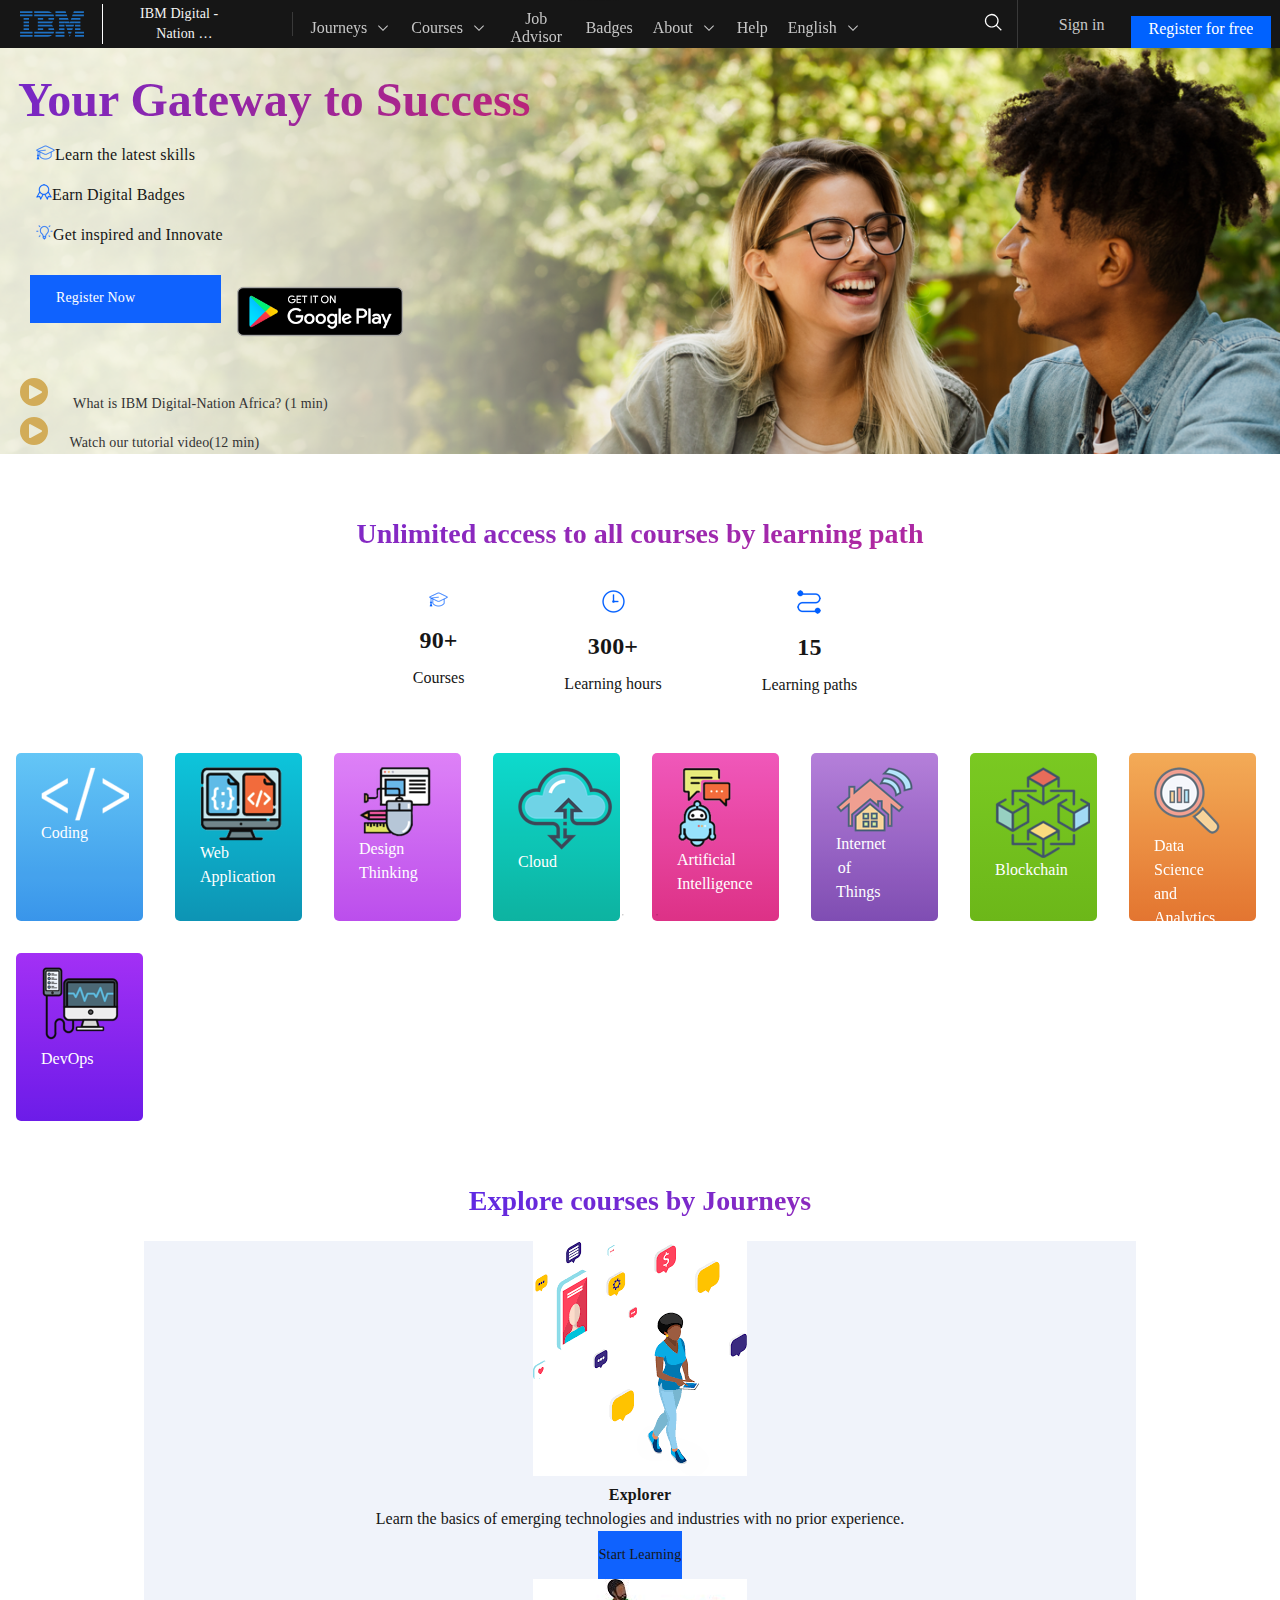
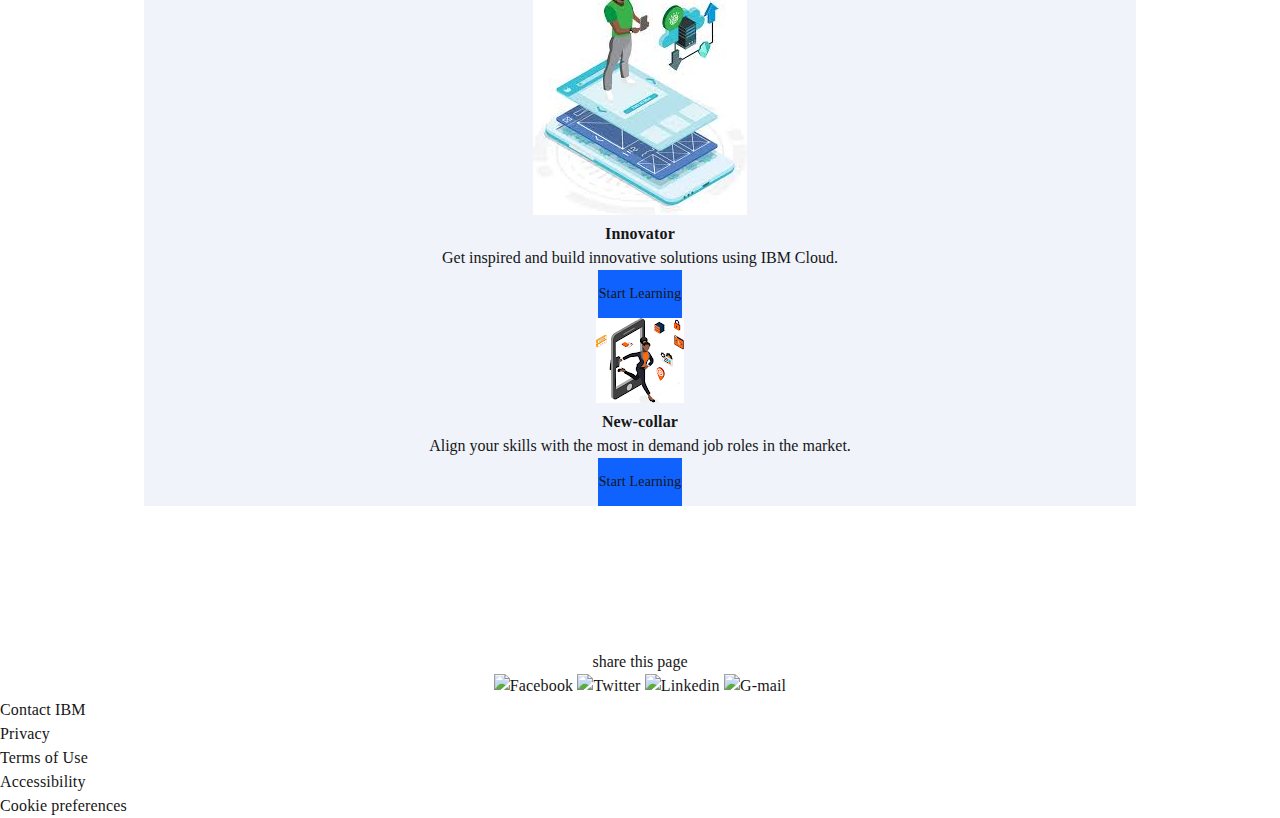
==== commit e545455a: "commit again" ====
--- a/index.html
+++ b/index.html
@@ -108,7 +108,7 @@
    
     <div class="desc-item"><img class="li-img" src="images/innovate-icon.png" alt="Get inspired and Innovate"><span>Get inspired and Innovate</span></div>
     
-    <div class="desc-item"><img class="li-img " src="images/job-icon.png" alt="Find a job that suits your skills"><span>Find a job that suits your skills</span></div>
+ <!--   <div class="desc-item"><img class="li-img " src="images/job-icon.png" alt="Find a job that suits your skills"><span>Find a job that suits your skills</span></div>-->
 </div>
     </div>
 <!--Button Link-->   
@@ -167,75 +167,138 @@
                 <!--Courses-->
                 <div class="slick slider">
                <button type="button" class="slick-arrow slick-prev slick-disabled" > Previous</button>
-               <div class="btn-row" data-index="0" tab-index="-1" style="outline: none; width: 159px;">
-                   <div class="row-track" id="track-container" style="width:100%; display:inline-block" tab-index="-1">
+               <div class="slick-list">
+                   <div class="slick-track" id="slick-track-container" style="width: 2385px; opacity: 1; transform: translate3d(0px, 0px, 0px);">
+                    ::before
+             <div class="btn-row slide-current" data-index="0" tab-index="-1" style="outline: none; width: 159px;">
+                   <div class="row-track 1tr" id="track-container" style="width:100%; display:inline-block" tab-index="-1">
                        <a href="#">
-                           <div class="path-item">
+                           <div class="path-item" style="background-image: linear-gradient(rgb(92, 195, 246), rgb(47, 144, 233));">
                                <img src="images/coding-icon.png" alt="Coding" class="image-item"><p class="image-title" id="Coding_card">Coding</p>
                             </div>
                        </a>
                     </div>  
                 </div>
-                <div data-index="1" class="btn-row" tabindex="-1"><a href="#"><img src="images/web-icon.png" alt="Web Application" class="image-item"><p class="image-title" id="Web Application_card">Web Application</p></a>
+                <div data-index="1" class="btn-row" tabindex="-1" style="outline: none; width: 159px;">
+                    <div class="row-track 1tr" id="track-container" style="width:100%; display:inline-block" tab-index="-1">
+                        <a href="#">
+                            <div class="path-item" style="
+                                background-image: linear-gradient(rgb(0, 194, 217), rgb(0, 143, 177))"><img src="images/web-icon.png" alt="Web Application" class="image-item"><p class="image-title" id="Web Application_card">Web Application</p>
+                            </div></a>
+                    </div>
                 </div>
-             <div data-index="2" class="btn-row" tabindex="-1" ><a href="#"><img src="images/dt-icon.png" alt="Design Thinking" class="image-item"><p class="image-title" id="Design Thinking_card">Design Thinking</p></a></div>
-                <div data-index="3" class="btn-row" tabindex="-1" ><a href="#"><img src="images/cloud-icon.png" alt="Web Application" class="image-item"><p class="image-title" id="Cloud_card">Cloud</p></a></div>
-                <div data-index="4" class="btn-row" tabindex="-1"><a href="#"><img src="images/ai-icon.png" alt="Artificial Intelligence" class="image-item"><p class="image-title" id="Artificial Intelligence_card">Artificial Intelligence</p></a></div>
-                <div data-index="5" class="btn-row" tabindex="-1" ><a href="#">;"><img src="images/iot-icon.png" alt="Internet of Things" class="image-item"><p class="image-title" id="Internet of Things_card">Internet of Things</p></a></div>
-                <div data-index="6" class="btn-row" tabindex="-1"><a href="#"><img src="images/blockchain-icon.png" alt="Blockchain" class="image-item"><p class="image-title" id="Blockchain_card">Blockchain</p></a></div>
-                <div data-index="7" class="btn-row" tabindex="-1"><a href="#"><img src="images/ds-icon.png" alt="Data Science and Analytics" class="image-item"><p class="image-title" id="Data Science and Analytics_card">Data Science and Analytics</p></a></div>
-                <div data-index="8" class="btn-row" tabindex="-1" ><a href="#"><img src="images/api-icon.png" alt="APIs and Microservices" class="image-item"><p class="image-title" id="APIs and Microservices_card">APIs and Microservices</p></a></div>
-                <div data-index="9" class="btn-row" tabindex="-1"></div><a href="#"><img src="images/ck-icon.png" alt="Containers and Kubernetes" class="image-item"><p class="image-title" id="Containers and Kubernetes_card">Containers and Kubernetes</p>></a></div>
-                <div data-index="10" class="btn-row" tabindex="-1" aria-hidden="true" >
-                    <a href="#"><img src="images/cybersecurity-icon.png" alt="Cybersecurity" class="image-item">
-                        <p class="image-title" id="Cybersecurity_card">Cybersecurity</p></a></div>
-                    <div data-index="11" class="btn-row" tabindex="-1">
-                        <a href="#"><img src="images/qc-icon.png" alt="Quantum Computing" class="image-item">
-                            <p class="image-title" id="Quantum Computing_card">Quantum Computing</p>
+
+             <div data-index="2" class="btn-row" tabindex="-1" style="outline: none; width: 159px;" > <div class="row-track 1tr" id="track-container" style="width:100%; display:inline-block" tab-index="-1"><a href="#"><div class="path-item" style="
+                background-image:  linear-gradient(rgb(221, 123, 247), rgb(184, 69, 235));
+"><img src="images/dt-icon.png" alt="Design Thinking" class="image-item"><p class="image-title" id="Design Thinking_card">Design Thinking</p></div></a></div></div>
+
+                <div data-index="3" class="btn-row" tabindex="-1"  style="outline: none; width: 159px;"> <div class="row-track 1tr" id="track-container" style="width:100%; display:inline-block" tab-index="-1"><a href="#"><div class="path-item" style="
+                    background-image: linear-gradient(rgb(0, 216, 203), rgb(0, 175, 156));
+    "><img src="images/cloud-icon.png" alt="Web Application" class="image-item"><p class="image-title" id="Cloud_card">Cloud</p></div></a></div></div>
+
+                <div data-index="4" class="btn-row" tabindex="-1"  style="outline: none; width: 159px;"> <div class="row-track 1tr" id="track-container" style="width:100%; display:inline-block" tab-index="-1"><a href="#"><div class="path-item" style="
+                    background-image:  linear-gradient(rgb(240, 79, 183), rgb(220, 39, 128));
+    "><img src="images/ai-icon.png" alt="Artificial Intelligence" class="image-item"><p class="image-title" id="Artificial Intelligence_card">Artificial Intelligence</p></div></a></div></div>
+
+                <div data-index="5" class="btn-row" tabindex="-1"  style="outline: none; width: 159px;" > <div class="row-track 1tr" id="track-container" style="width:100%; display:inline-block" tab-index="-1"><a href="#"><div class="path-item" style="
+                    background-image:  linear-gradient(rgb(177, 121, 216), rgb(121, 68, 175));
+    "><img src="images/iot-icon.png" alt="Internet of Things" class="image-item"><p class="image-title" id="Internet of Things_card">Internet of Things</p></div></a></div></div>
+
+                <div data-index="6" class="btn-row" tabindex="-1"  style="outline: none; width: 159px;"> <div class="row-track 1tr" id="track-container" style="width:100%; display:inline-block" tab-index="-1"><a href="#"><div class="path-item" style="
+                    background-image:  linear-gradient(rgb(115, 199, 23), rgb(101, 180, 13));"><img src="images/blockchain-icon.png" alt="Blockchain" class="image-item"><p class="image-title" id="Blockchain_card">Blockchain</p></div></a></div></div>
+
+                <div data-index="7" class="btn-row" tabindex="-1"  style="outline: none; width: 159px;"> <div class="row-track 1tr" id="track-container" style="width:100%; display:inline-block" tab-index="-1"><a href="#"><div class="path-item" style="
+                    background-image:  linear-gradient(rgb(243, 167, 78), rgb(226, 110, 38));
+    "><img src="images/ds-icon.png" alt="Data Science and Analytics" class="image-item"><p class="image-title" id="Data Science and Analytics_card">Data Science and Analytics</p></div></a></div></div>
+
+                <div data-index="8" class="btn-row" tabindex="-1"  style="outline: none; width: 159px;" >  <div class="row-track 1tr" id="track-container" style="width:100%; display:inline-block" tab-index="-1"><a href="#"><div class="path-item" style="
+                    background-image:  linear-gradient(rgb(183, 46, 131), rgb(126, 28, 89));
+    "><img src="images/api-icon.png" alt="APIs and Microservices" class="image-item"><p class="image-title" id="APIs and Microservices_card">APIs and Microservices</p></div></a></div></div>
+
+                <div data-index="9" class="btn-row" tabindex="-1"  style="outline: none; width: 159px;"> <div class="row-track 1tr" id="track-container" style="width:100%; display:inline-block" tab-index="-1"><a href="#"><div class="path-item" style="
+                    background-image:  linear-gradient(rgb(129, 58, 239), rgb(92, 0, 234));
+    "><img src="images/ck-icon.png" alt="Containers and Kubernetes" class="image-item"><p class="image-title" id="Containers and Kubernetes_card">Containers and Kubernetes</p></div></a></div></div>
+
+                <div data-index="10" class="btn-row" tabindex="-1"  style="outline: none; width: 159px;" aria-hidden="true" >   <div class="row-track 1tr" id="track-container" style="width:100%; display:inline-block" tab-index="-1">
+                    <a href="#"><div class="path-item" style="
+                        background-image:  linear-gradient(rgb(238, 120, 120), rgb(217, 67, 67));
+        "><img src="images/cybersecurity-icon.png" alt="Cybersecurity" class="image-item">
+                        <p class="image-title" id="Cybersecurity_card">Cybersecurity</p></div></a></div></div>
+
+                    <div data-index="11" class="btn-row" tabindex="-1"  style="outline: none; width: 159px;">
+                        <div class="row-track 1tr" id="track-container" style="width:100%; display:inline-block" tab-index="-1">
+                        <a href="#"><div class="path-item" style="
+                            background-image:  linear-gradient(rgb(252, 217, 0), rgb(247, 178, 0));
+            "><img src="images/qc-icon.png" alt="Quantum Computing" class="image-item">
+                            <p class="image-title" id="Quantum Computing_card">Quantum Computing</p></div>
+                        </a></div></div>
+
+                        <div data-index="12" class="" tabindex="-1"  style="outline: none; width: 159px;">
+                            <div class="row-track 1tr" id="track-container" style="width:100%; display:inline-block" tab-index="-1">
+                        <a href="#"><div class="path-item" style="
+                            background-image:  linear-gradient(rgb(158, 37, 245), rgb(101, 16, 231));
+            "><img src="images/devops-icon.png" alt="DevOps" class="image-item">
+                            <p class="image-title" id="DevOps_card">DevOps</p></div>
                         </a></div>
-                    <div data-index="12" class="" tabindex="-1">
-                        <a href="#"><img src="images/devops-icon.png" alt="DevOps" class="image-item">
-                            <p class="image-title" id="DevOps_card">DevOps</p>
-                        </a></div>
-                    <button type="button" class="" > Next</button>
-                    <ul class="row-dots">
+                    </div>
+                              </div>
+                </div>
+                    <button type="button" class="slick-arrow slick-next slick-disabled" style="display:block">::before Next</button>
+                    <ul class="row-dots" style="
+                    display:block">
                         <li class="row-active">
-                            <button>1</button>
+                            <button>
+                                ::before 
+                                1</button>
                         </li>
                         <li class="row-active">
-                            <button>2</button>
+                                                 <button>
+                                                    ::before 
+                                                    2</button>
                         </li>
-                        <li class="row-active">
-                            <button>3</button>
-                        </li></ul>
+                    </ul>
                     </div>
                      </section>
 
 <!--On Journey-->
-<section class="journey">
+<section class="journey" dir="ltr">
     <h3 class="Journey">Explore courses by Journeys</h3>
-    <div>
+    <br>
+    <div class="journeys bx--row">
+        <div class="bx--col bx--col-md-8 bx--col-sm-4">
+    <div id="explorer_card" class="journey_card" style="background-color: rgb(240, 243, 250);">
         <img src="images/explorer.png" alt="explorer">
-        <h4>Explorer</h4>
+        <h4 class="journey_card_title">Explorer</h4>
         <p>Learn the basics of emerging technologies and industries with no prior experience.</p>
-       <button class="primary-btn"><a href="#">Start Learning</a>
-       </button> 
-    </div>
-    <div>
+       <button class="primary-btn btn-prime" type="button" style="background-color: rgb(15, 98, 254);
+    "><a href="#">Start Learning</a>
+       </button> </div>
+    </div>
+    <div class="bx--col bx--col-md-8 bx--col-sm-4">
+        <div id="explorer_card" class="journey_card" style="background-color: rgb(240, 243, 250);">
         <img src="images/innovator.jpg" alt="innovator">
         <h4>Innovator</h4>
         <p>Get inspired and build innovative solutions using IBM Cloud.</p>
-        <button class="primary-btn"><a href="#">Start Learning</a>
+        <button class="primary-btn btn-prime" type="button" style="background-color: rgb(15, 98, 254);
+        " ><a href="#">Start Learning</a>
         </button> 
     </div>
-    <div>
+    </div>
+    <div  class="bx--col bx--col-md-8 bx--col-sm-4">
+        <div id="explorer_card" class="journey_card" style="background-color: rgb(240, 243, 250);">
         <img src="images/new-collar.png" alt="new-collar">
         <h4>New-collar</h4>
         <p>Align your skills with the most in demand job roles in the market.</p>
-        <button class="primary-btn"><a href="#">Start Learning</a>
+        <button class="primary-btn btn-prime"  type="button" style="background-color: rgb(15, 98, 254);
+        " ><a href="#">Start Learning</a>
         </button> 
     </div>
+</div>
 </section>
+<!--testimonial container-->
+<div class="bx--grid testimonial-container">
+
+</div>
 <!--share this page-->
 <section class="share">
     <p>share this page</p>
--- a/style.css
+++ b/style.css
@@ -2,7 +2,7 @@
     box-sizing: border-box;
     margin: 0;
     padding: 0;
-cursor: pointer;
+    cursor: pointer;
 }
 body{
     font-family: Arial, Helvetica, sans-serif;
@@ -498,7 +498,7 @@
       -webkit-tap-highlight-color: transparent;
       transform: translateZ(0);
 }
-
+/*button*/
 .slick-disabled {
     display: none!important;
     }
@@ -523,6 +523,21 @@
         border-radius: 0;
         font-family: inherit;
     }
+    /*slick-list*/
+    .slick-list{
+        transform: translateZ(0);
+        overflow: hidden;
+        margin:0;
+padding: 0;
+position: relative;
+display: block;   
+    }
+    .learning-path .slick-slider .slick-track{display: flex!important}
+    .slick-track::before{
+        display: table;
+        content: "";
+    }
+
     .learning-path .slick-slider .btn-row{
         height: auto!important;
         padding-bottom: 1.5rem!important;
@@ -544,7 +559,20 @@
 text-decoration: none;
 }
 .path-item{
-    background-image: linear-gradient(rgb(92, 195, 246), rgb(47, 144, 233));
+    margin: 1rem;
+    text-align: center;
+    height: 168px;
+    max-height: 168px;
+    cursor: pointer;
+    opacity: .95;
+    border-radius: 5px;
+    color: #fff;
+    position: relative;
+    background-image: linear-gradient(
+        180deg);
+}
+div.path-item{
+    padding: 14px 85px 14px 25px;
 }
 
 .learning-path .slick-slider .row-track .image-item{
@@ -557,7 +585,7 @@
 .btn-row img{
     display: block;
 }
-.learning-path .slick-slider .row-track .image-item p{
+.learning-path .slick-slider .row-track .path-item .image-title p{
     text-align: start;
     position: absolute;
     left:13px;
@@ -569,4 +597,218 @@
 p{
     line-height: 1.5rem;
     letter-spacing: 0;
-}+    vertical-align: baseline;
+}
+.slick-track::after{
+    display: table;
+    content: "";
+}
+
+
+
+element.style {
+    width: 2385px;
+    opacity: 1;
+    transform: translate3d(-1113px, 0px, 0px);
+}
+/*button*/
+.slick-arrow{
+    outline: 0;
+}
+.learning-path.slick-disabled{
+    display: none!important;
+}
+.slick-next{
+    right: -25px;
+    color: transparent;
+    background: transparent;
+}
+.slick-prev{
+    left:-25px;
+    font-size: 0;
+    line-height: 0;
+    position: absolute;
+    top: 50%;
+    width: 20px;
+    height: 20px;
+    padding: 0;
+    cursor: pointer;
+    border: none;
+}
+
+.learning-path .slick-arrow::before
+{
+    color: #3b6caa!important;
+}
+.slick-next::before{
+    content: ""→"";
+}
+.slick-next::before{
+    font-family: slick;
+    font-size: 20px;
+    line-height: 1;
+    opacity: .75;
+    webkit-font-smoothing: antialiased;}
+/*ul*/
+.row-dots{
+    position:absolute;
+    bottom: -25px;
+    width: 100%;
+    padding:0px;
+    margin: 0px;
+    list-style: none;
+    text-align: center;
+}
+ul{
+    border: 0;
+    font-size: 100%;
+    font:inherit;
+    vertical-align: baseline;
+}
+.row-dots li{
+    width: 20px;
+    height: 20px;
+    cursor: pointer;
+    position: relative;
+    display: inline-block;
+    margin: 0 5px;
+    padding: 0;
+}
+.row-dots li button{
+    font-size: 0;
+    line-height: 0;
+    display: block;
+    padding: 5px;
+    color: transparent;
+    border: 0;
+    outline: none;
+    background: transparent;
+}
+.row-dots li button {
+    width: 20px;
+    height: 20px;
+    margin: 0;
+    cursor:pointer;
+}
+.row-dots li button::before {
+    font-family: "slick";
+    font-size: 6px;
+    line-height: 20px;
+    position: absolute;
+    top: 0;
+    left: 0;
+    width: 20px;
+    height: 20px;
+    content:"•";
+    text-align: center;
+    opacity: .25;
+    color: #000;
+    -webkit-font-smoothing: antialiased;
+}
+.row-dots li.slick-active button::before {
+    opacity: .75;
+    color: #000;
+}
+/*Journey*/
+.journey{
+    margin: 1rem auto;
+    text-align: center;
+    padding: 2rem;
+}
+.journey .Journey{
+    background-image: linear-gradient(146deg,#5b29e6 34%,#de2779 115%,#ec276e 78%);
+    font-size: 28px;
+    font-weight: 600;
+    font-stretch: normal;
+    line-height: normal;
+    font-style: normal;
+    letter-spacing: normal;
+    -webkit-background-clip: text;
+    -webkit-text-fill-color: transparent;
+}
+
+    @media screen and (min-width: 1200px){
+.journeys {
+    padding-left: 7rem;
+    padding-right: 7rem;
+    margin-bottom: 2rem;
+}
+    }
+.bx--row {
+  display: flex;
+    flex-wrap: wrap;
+    margin-right: -1rem;
+    margin-left: -1rem;
+}
+@media(min-width:82rem){
+    .bx--col{
+        flex-grow: 1;
+        max-width: 100%;
+    }
+}
+
+@media(min-width:42rem){
+    .bx--col-md-8 {
+        display: block;
+        flex: 0 0 100%;
+        width: 100%;
+        padding-right: 1rem;
+        padding-left: 1rem;
+    }
+}
+
+
+.journey > .Journey>.journeys>.journey_card{
+position: relative;
+margin-top:3rem;
+padding: 1rem;
+text-align: center;
+cursor: pointer;
+background: #fff;
+}
+@media only screen and (min-width: 1056px){
+    .homepage_journey_card {
+        height: 100%;
+    }
+    }
+
+.journey> .bx--row.journey_card>img{
+    height: 160px;
+    margin-bottom: 1.5rem;
+    margin-top: 1rem;
+}
+
+.journey> .bx--row.journey_card>.journey_card_title{
+    font-size: 20px;
+    font-weight: 700;
+    font-stretch: normal;
+    font-style: normal;
+    line-height: normal;
+    letter-spacing: normal;
+    text-align: center;
+    color: #2b2b2b;
+    margin-bottom: 1rem;
+}
+.journey> .bx--row.journey_card p {
+    font-size: 14px;
+    font-weight: 400;
+    font-stretch: normal;
+    font-style: normal;
+    line-height: 1.79;
+    letter-spacing: normal;
+    text-align: center;
+    color: #2b2b2b;
+    margin-bottom: 4rem;
+}
+
+.journey> .bx--row.journey_card button {
+    position: absolute;
+    bottom: -10px;
+    left: 50%;
+    transform: translate(-50%,-50%);
+    padding-right: .875rem;
+}
+.primary-btn{
+    border: 1px solid transparent;
+    color: #fff;
+}
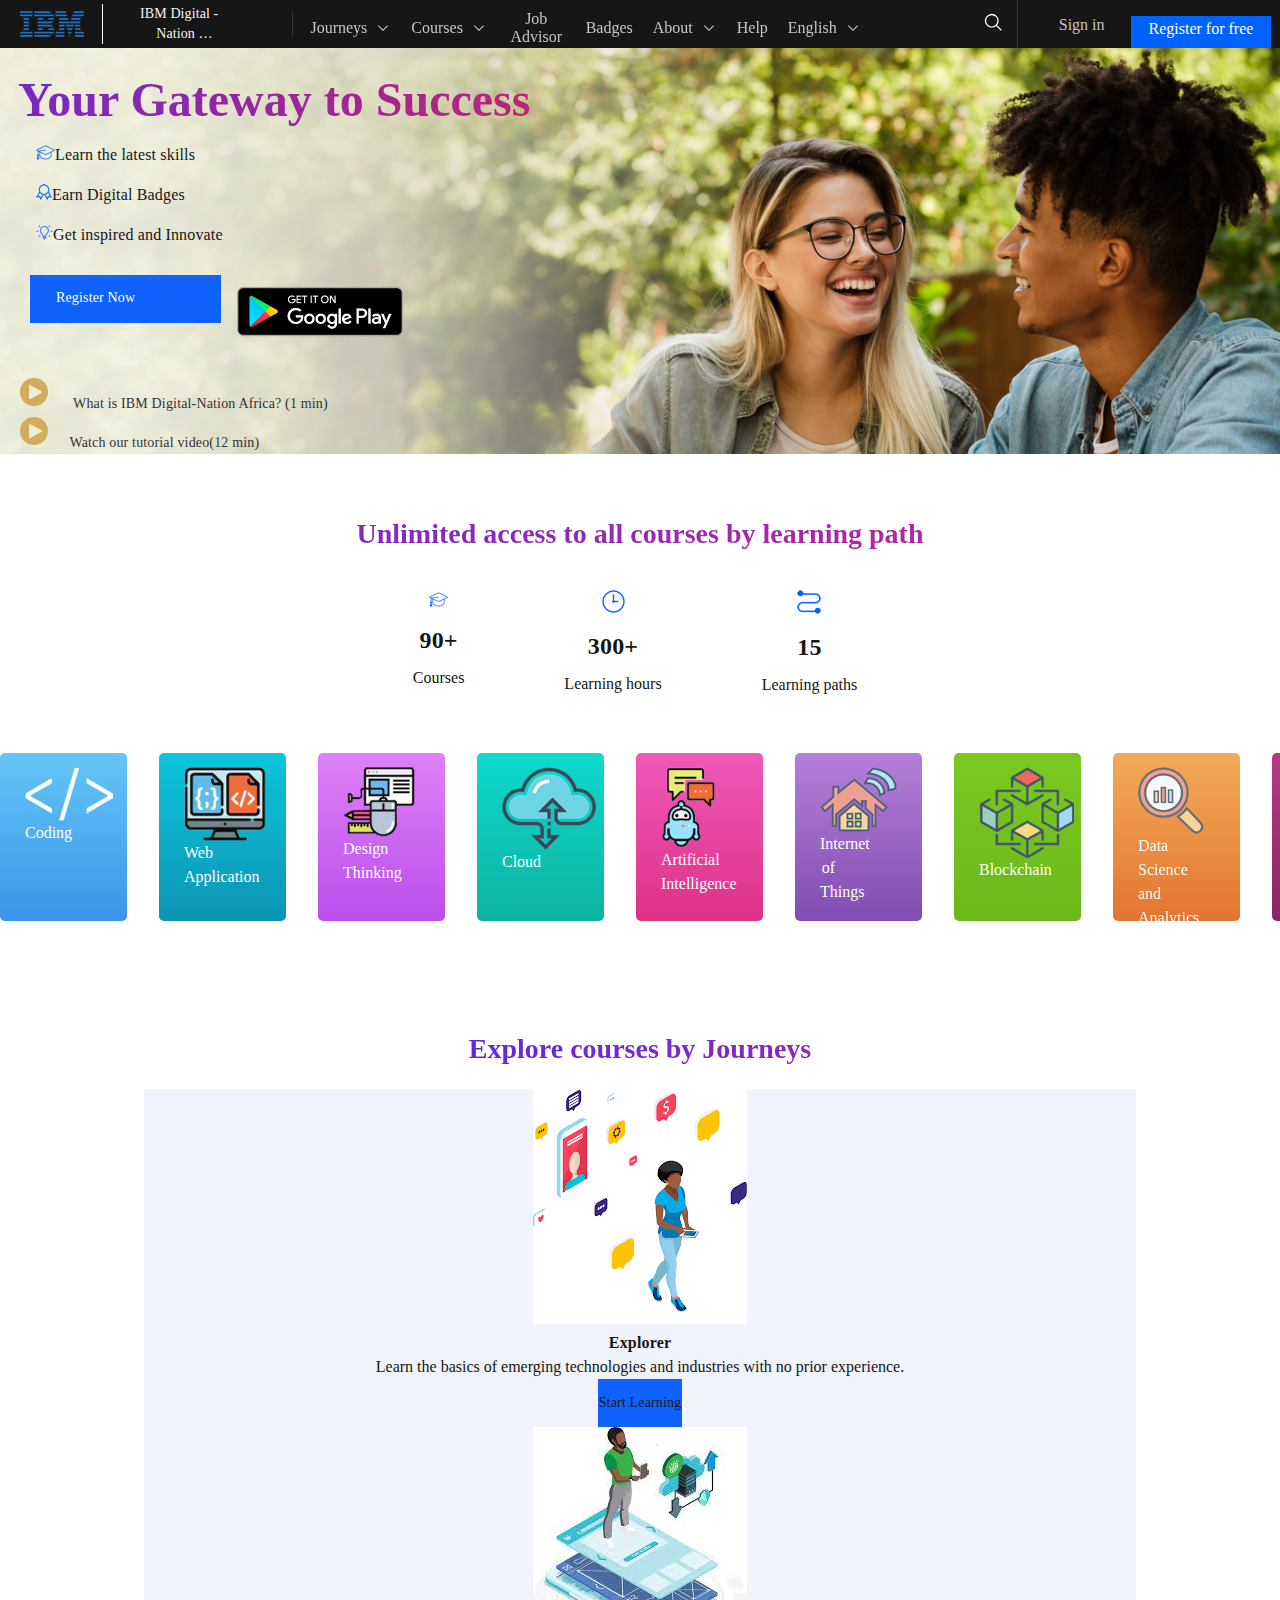
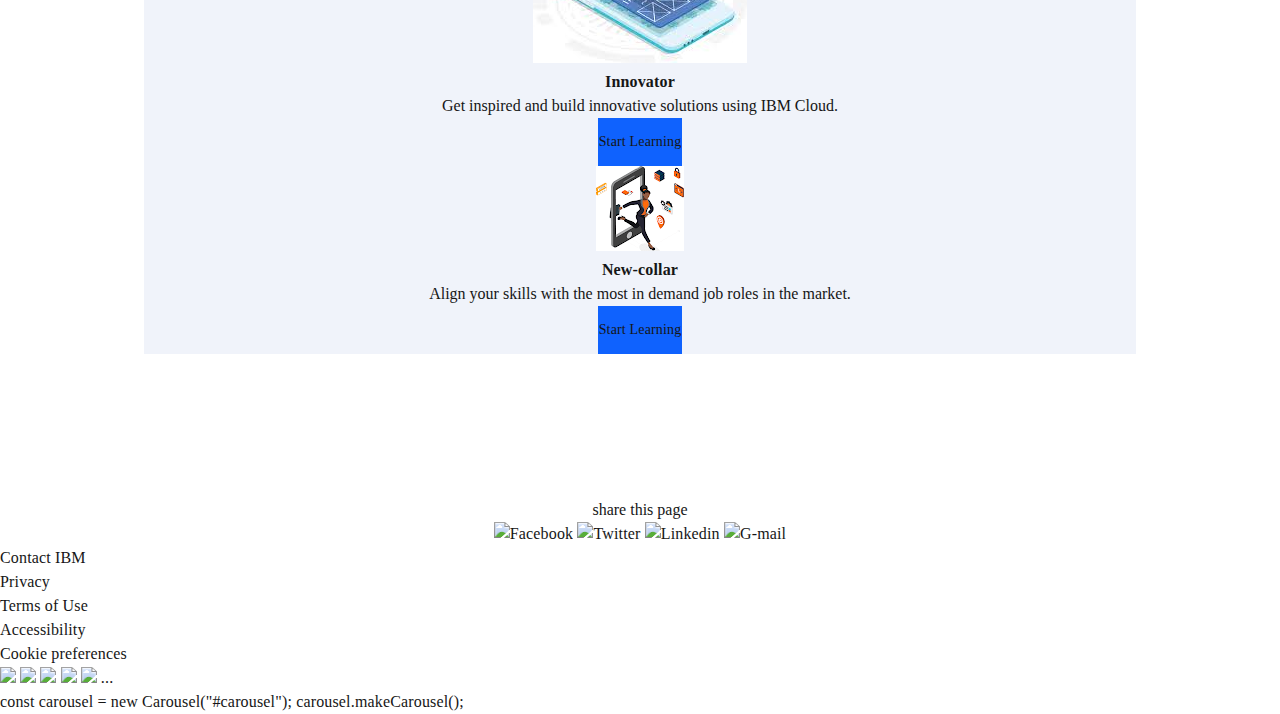
==== commit 6512efb6: "first" ====
--- a/index.html
+++ b/index.html
@@ -3,7 +3,11 @@
 <head>
     <meta charset="UTF-8">
     <meta name="viewport" content="width=device-width, initial-scale=1.0">
-    <link rel="stylesheet" href="https://pro.fontawesome.com/releases/v5.10.0/css/all.css" integrity="sha384-AYmEC3Yw5cVb3ZcuHtOA93w35dYTsvhLPVnYs9eStHfGJvOvKxVfELGroGkvsg+p" crossorigin="anonymous"/>
+
+ <link rel="stylesheet" type="text/css" href="slick/slick.css"/>
+
+ <link rel="stylesheet" type="text/css" href="slick/slick-theme.css"/>
+
     <link rel="stylesheet" href="style.css">
     <title> IBM Digital - Nation Africa | Explore, Innovate on IBM Cloud, Learn Skills, and Find Jobs </title>
 </head>
@@ -165,8 +169,8 @@
         </div>
             </div>
                 <!--Courses-->
-                <div class="slick slider">
-               <button type="button" class="slick-arrow slick-prev slick-disabled" > Previous</button>
+                <div class="slick-slider">
+               <button type="button" class="slick-arrow slick-prev slick-disabled" > Previous </button>
                <div class="slick-list">
                    <div class="slick-track" id="slick-track-container" style="width: 2385px; opacity: 1; transform: translate3d(0px, 0px, 0px);">
                     ::before
@@ -233,17 +237,20 @@
                             <p class="image-title" id="Quantum Computing_card">Quantum Computing</p></div>
                         </a></div></div>
 
-                        <div data-index="12" class="" tabindex="-1"  style="outline: none; width: 159px;">
+                      <!-- <div data-index="12" class="" tabindex="-1"  style="outline: none; width: 159px;">
                             <div class="row-track 1tr" id="track-container" style="width:100%; display:inline-block" tab-index="-1">
                         <a href="#"><div class="path-item" style="
                             background-image:  linear-gradient(rgb(158, 37, 245), rgb(101, 16, 231));
             "><img src="images/devops-icon.png" alt="DevOps" class="image-item">
                             <p class="image-title" id="DevOps_card">DevOps</p></div>
                         </a></div>
-                    </div>
+                    </div>-->
+                </div>
                               </div>
                 </div>
-                    <button type="button" class="slick-arrow slick-next slick-disabled" style="display:block">::before Next</button>
+             
+                    <button type="button" class="slick-arrow slick-next slick-disabled" style="display:block"> ::before
+                    Next </button>
                     <ul class="row-dots" style="
                     display:block">
                         <li class="row-active">
@@ -257,6 +264,7 @@
                                                     2</button>
                         </li>
                     </ul>
+                    
                     </div>
                      </section>
 
@@ -328,5 +336,43 @@
 </ul>
 </div>
 </footer>
+
+
+<script src="easy-carousel-es5.min.js"></script>
+<div id="carousel" 
+     data-ez-view-number="5" 
+     data-ez-autoscroll="on" 
+     data-ez-width="100%" 
+     data-ez-height="300px" 
+     data-ez-bg="#f55353" 
+     data-ez-arrow-color="white" 
+     data-ez-arrow-size="3rem" 
+     data-ez-linked="false" 
+     data-ez-arrow-type="2" 
+     data-ez-scroll-time="2000">
+    <img src="1.png" data-ez-href="#">
+    <img src="2.png" data-ez-href="#">
+    <img src="3.png" data-ez-href="#">
+    <img src="4.png" data-ez-href="#">
+    <img src="5.png" data-ez-href="#">
+    ...
+</div>
+const carousel = new Carousel("#carousel");
+carousel.makeCarousel();
+
+</script>
+<script type="text/javascript" src="//code.jquery.com/jquery-1.11.0.min.js"></script>
+<script type="text/javascript" src="//code.jquery.com/jquery-migrate-1.2.1.min.js"></script>
+<script type="text/javascript" src="slick/slick.min.js"></script>
+<script type="text/javascript">
+    $(document).ready(function(){
+      $('.slick-track').slick({
+        autoplay:true,
+        autoplaySpeed:2000,
+        speed:4000,
+        dots:true,
+      });
+    });
+  </script>
                     </body>
 </html>
--- a/style.css
+++ b/style.css
@@ -492,7 +492,7 @@
       margin-bottom: 4rem;
       position: relative;
       display: block;
-      box-sizing: border-box;
+
       user-select: none;
       touch-action: pan-y;
       -webkit-tap-highlight-color: transparent;
@@ -506,6 +506,7 @@
     outline: 0;
 }
     .slick-prev{
+        display: flex;
         left:-25px;
         font-size: 0;
         line-height: 0;
@@ -522,6 +523,7 @@
         margin:0;
         border-radius: 0;
         font-family: inherit;
+        cursor: pointer;
     }
     /*slick-list*/
     .slick-list{
@@ -532,10 +534,14 @@
 position: relative;
 display: block;   
     }
-    .learning-path .slick-slider .slick-track{display: flex!important}
+
+    .learning-path .slick-slider .slick-track{
+        display: flex!important}
+
     .slick-track::before{
         display: table;
         content: "";
+        
     }
 
     .learning-path .slick-slider .btn-row{
@@ -547,7 +553,7 @@
         min-height: 1px;
         display: block;
     }
-    .learning-path .slick-slider .btn-row>div {
+    .learning-path.slick-slider.btn-row>div {
         height: 100%;
     }
     .learning-path .slick-slider .row-track {
@@ -605,36 +611,18 @@
 }
 
 
-
 element.style {
     width: 2385px;
     opacity: 1;
     transform: translate3d(-1113px, 0px, 0px);
 }
 /*button*/
-.slick-arrow{
-    outline: 0;
-}
-.learning-path.slick-disabled{
-    display: none!important;
-}
 .slick-next{
     right: -25px;
     color: transparent;
     background: transparent;
 }
-.slick-prev{
-    left:-25px;
-    font-size: 0;
-    line-height: 0;
-    position: absolute;
-    top: 50%;
-    width: 20px;
-    height: 20px;
-    padding: 0;
-    cursor: pointer;
-    border: none;
-}
+
 
 .learning-path .slick-arrow::before
 {
@@ -649,10 +637,10 @@
     line-height: 1;
     opacity: .75;
     webkit-font-smoothing: antialiased;}
-/*ul*/
+
 .row-dots{
     position:absolute;
-    bottom: -25px;
+    bottom: -555px;
     width: 100%;
     padding:0px;
     margin: 0px;
@@ -708,6 +696,13 @@
 .row-dots li.slick-active button::before {
     opacity: .75;
     color: #000;
+} 
+/* making it slide*/
+.slick-slider{
+    display: flex;
+    flex-wrap: wrap;
+    margin-right: -1rem;
+    margin-left: -1rem;
 }
 /*Journey*/
 .journey{
@@ -727,6 +722,7 @@
     -webkit-text-fill-color: transparent;
 }
 
+
     @media screen and (min-width: 1200px){
 .journeys {
     padding-left: 7rem;
@@ -757,7 +753,6 @@
     }
 }
 
-
 .journey > .Journey>.journeys>.journey_card{
 position: relative;
 margin-top:3rem;
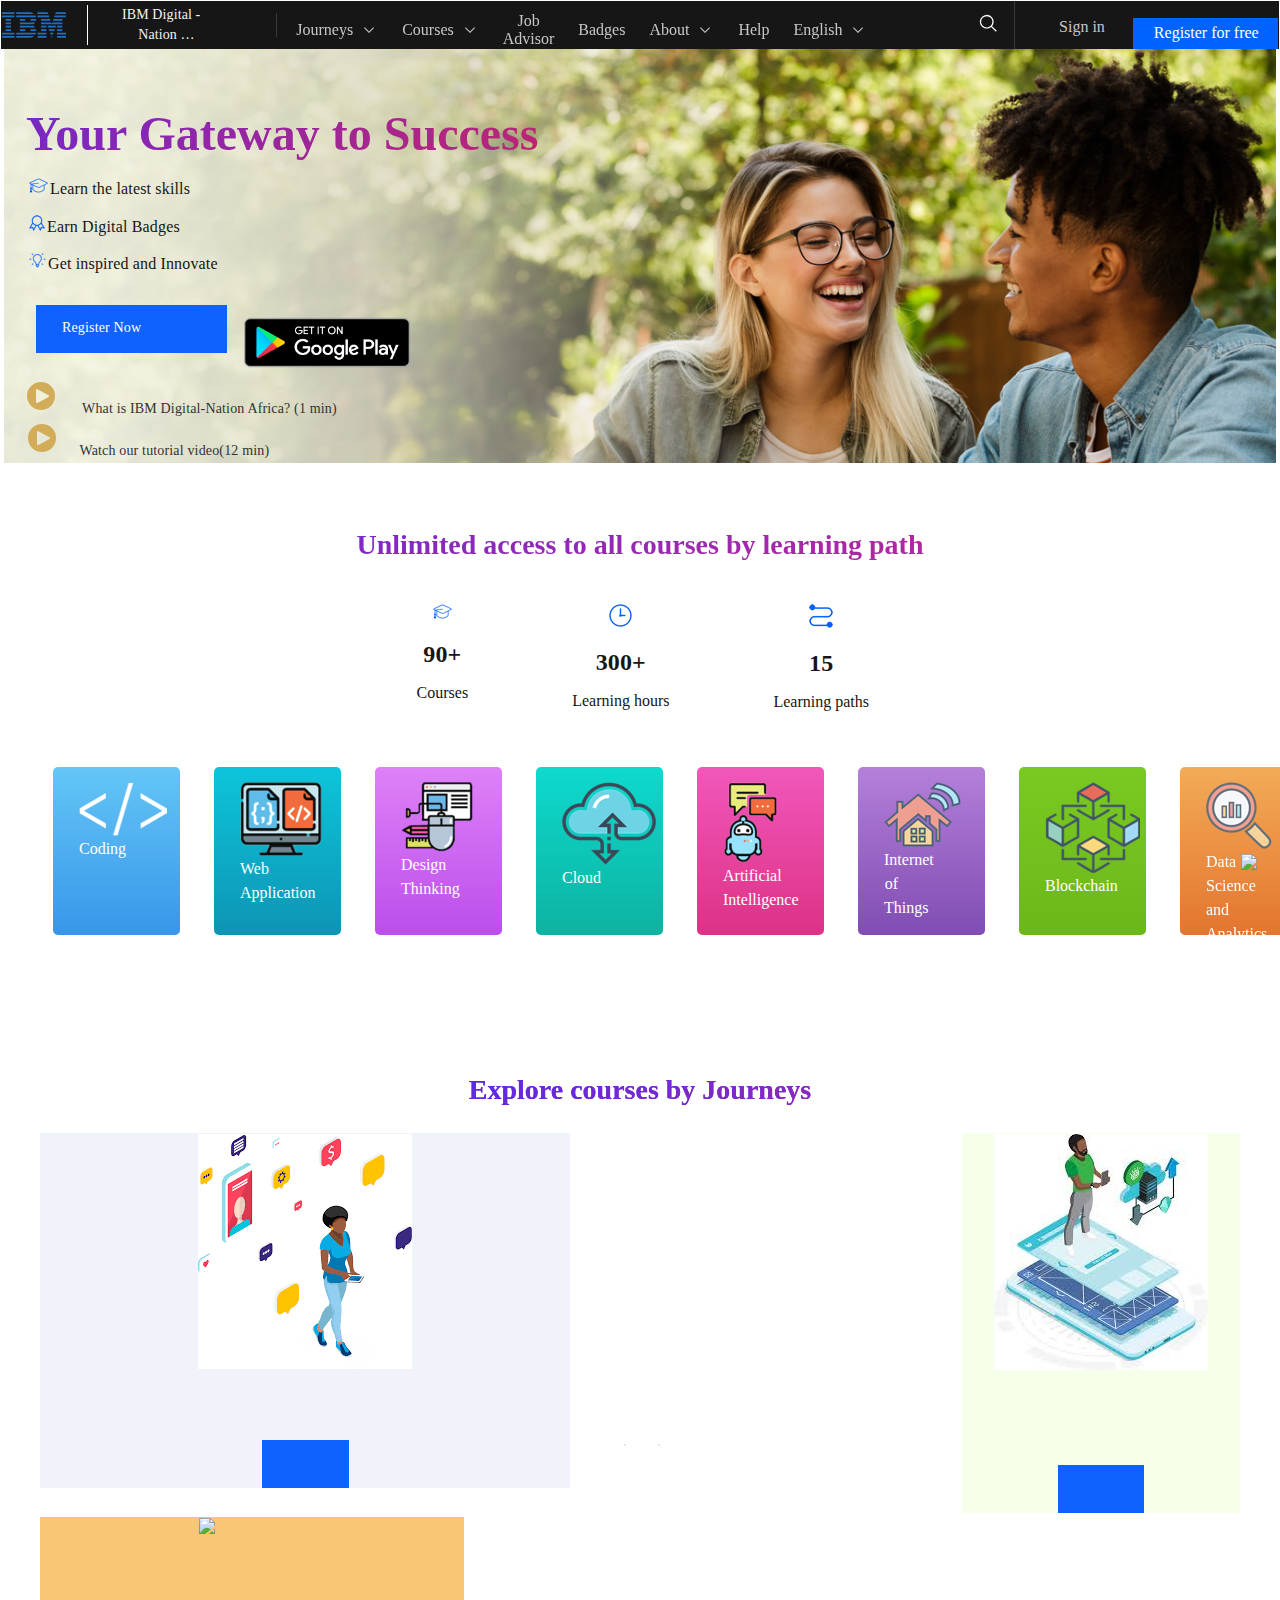
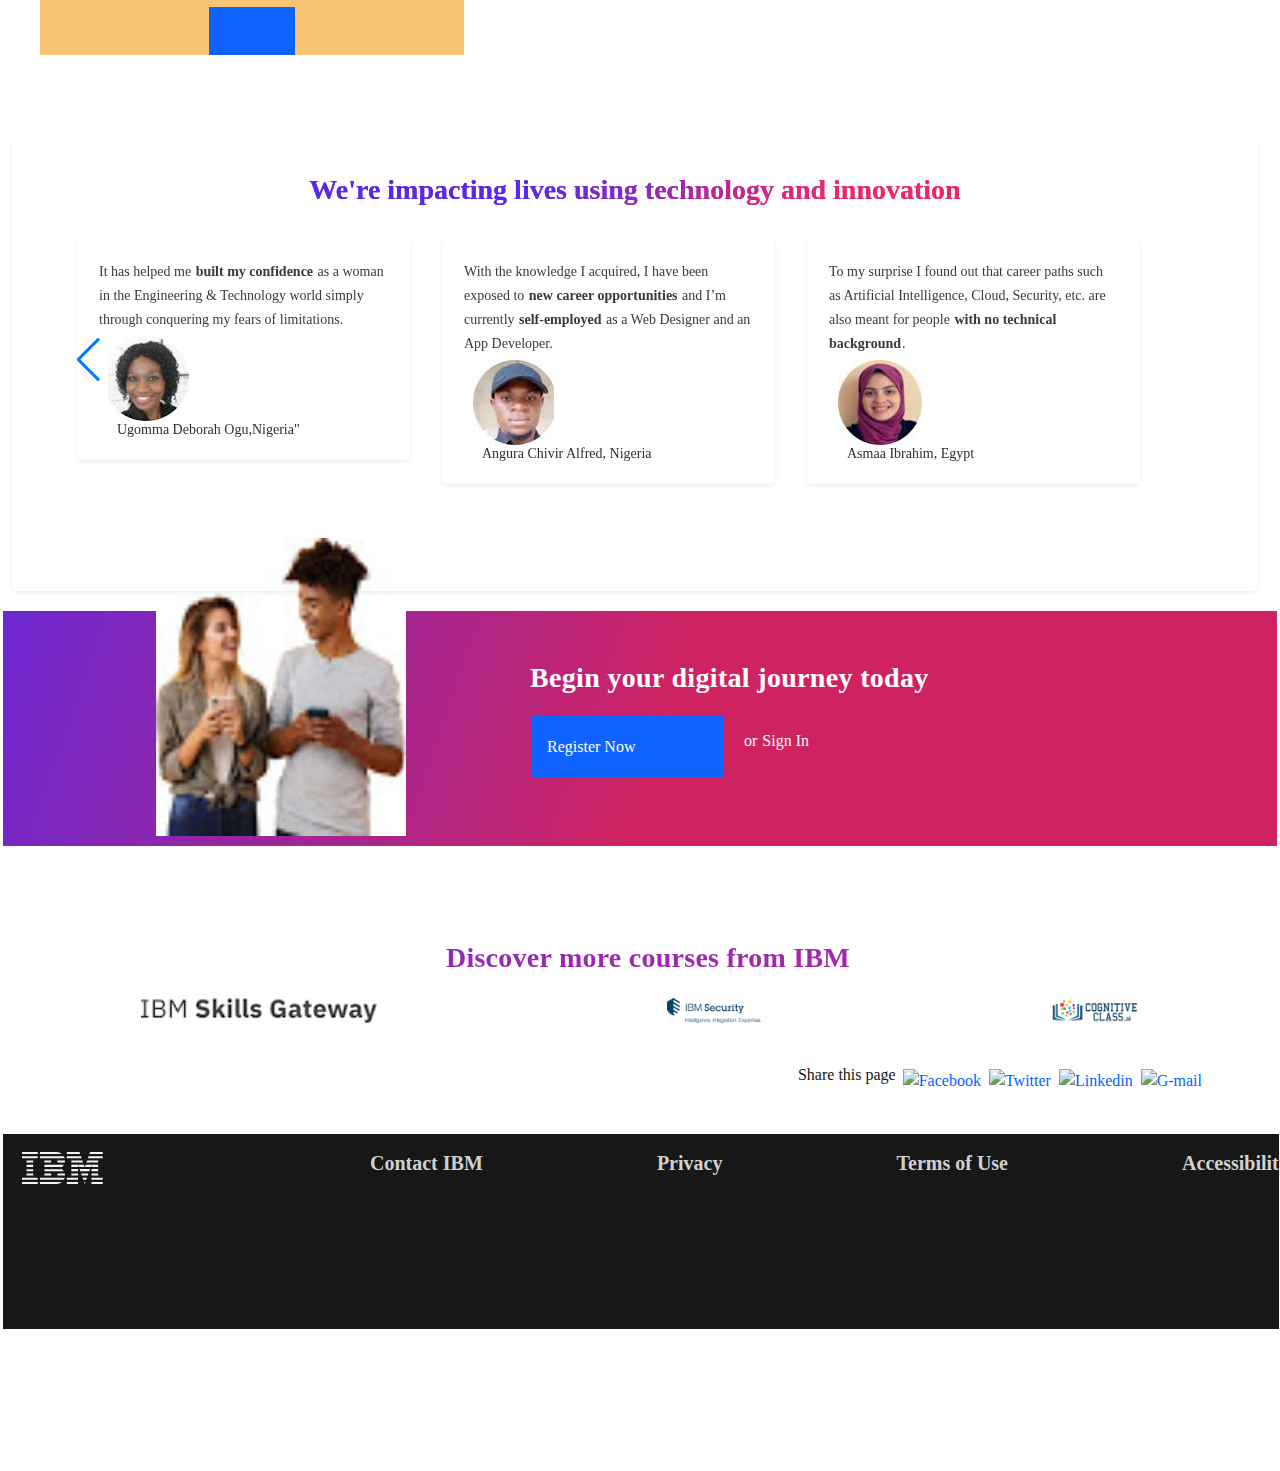
==== commit 70e82708: "first commit" ====
--- a/index.html
+++ b/index.html
@@ -4,9 +4,11 @@
     <meta charset="UTF-8">
     <meta name="viewport" content="width=device-width, initial-scale=1.0">
 
- <link rel="stylesheet" type="text/css" href="slick/slick.css"/>
-
- <link rel="stylesheet" type="text/css" href="slick/slick-theme.css"/>
+ <!--link rel="stylesheet" type="text/css" href="slick/slick.css"/>
+ <link rel="stylesheet" type="text/css" href="slick/slick-theme.css"/>-->
+
+ <link rel="stylesheet" href="https://unpkg.com/swiper/swiper-bundle.css">
+<link rel="stylesheet" href="https://unpkg.com/swiper/swiper-bundle.min.css">
 
     <link rel="stylesheet" href="style.css">
     <title> IBM Digital - Nation Africa | Explore, Innovate on IBM Cloud, Learn Skills, and Find Jobs </title>
@@ -41,6 +43,8 @@
                     <svg focusable="false" preserveAspectRatio="xMidYMid meet" xmlns="https://www.w3.org/TR/SVG2/" width="16" height="16" viewBox="0 0 16 16" aria-hidden="true" class="down-arrow"><polygon points="8,11 3,6 3.7,5.3 8,9.6 12.3,5.3 13,6"></polygon></svg>
                 </a>
                     <ul aria-label="Courses" class="header-menu">
+                        <li class=""><a id="header-anchor" href="#" class="header-menu" tabindex="0"><span class="text-end">All Courses</span></a></li>
+                        <li class="menu-separator"></li>
                     <li><a id="header-anchor" href="#" class="header-menu" tabindex="0"><span class="text-end">Coding</span></a></li>
                     <li><a id="header-anchor" href="# "class="header-menu" tabindex="0"><span class="text-end">Web Application</span></a></li>
                     <li><a id="header-anchor" href="#" class="header-menu" tabindex="0"><span class="text-end">Design Thinking</span></a></li>
@@ -172,7 +176,7 @@
                 <div class="slick-slider">
                <button type="button" class="slick-arrow slick-prev slick-disabled" > Previous </button>
                <div class="slick-list">
-                   <div class="slick-track" id="slick-track-container" style="width: 2385px; opacity: 1; transform: translate3d(0px, 0px, 0px);">
+                   <div class="slick-track" id="slick-track-container" style="width: 1990px; opacity: 1; transform: translate3d(0px, 0px, 0px);">
                     ::before
              <div class="btn-row slide-current" data-index="0" tab-index="-1" style="outline: none; width: 159px;">
                    <div class="row-track 1tr" id="track-container" style="width:100%; display:inline-block" tab-index="-1">
@@ -237,7 +241,7 @@
                             <p class="image-title" id="Quantum Computing_card">Quantum Computing</p></div>
                         </a></div></div>
 
-                      <!-- <div data-index="12" class="" tabindex="-1"  style="outline: none; width: 159px;">
+                       <!--div data-index="12" class="" tabindex="-1"  style="outline: none; width: 159px;">
                             <div class="row-track 1tr" id="track-container" style="width:100%; display:inline-block" tab-index="-1">
                         <a href="#"><div class="path-item" style="
                             background-image:  linear-gradient(rgb(158, 37, 245), rgb(101, 16, 231));
@@ -269,7 +273,7 @@
                      </section>
 
 <!--On Journey-->
-<section class="journey" dir="ltr">
+<section class="journey bx--grid" dir="1tr">
     <h3 class="Journey">Explore courses by Journeys</h3>
     <br>
     <div class="journeys bx--row">
@@ -277,39 +281,142 @@
     <div id="explorer_card" class="journey_card" style="background-color: rgb(240, 243, 250);">
         <img src="images/explorer.png" alt="explorer">
         <h4 class="journey_card_title">Explorer</h4>
-        <p>Learn the basics of emerging technologies and industries with no prior experience.</p>
+        <p  class="note">Learn the basics of emerging technologies and industries with no prior experience.</p>
        <button class="primary-btn btn-prime" type="button" style="background-color: rgb(15, 98, 254);
-    "><a href="#">Start Learning</a>
+    "><span>Start Learning</span>
        </button> </div>
     </div>
     <div class="bx--col bx--col-md-8 bx--col-sm-4">
-        <div id="explorer_card" class="journey_card" style="background-color: rgb(240, 243, 250);">
+        <div id="explorer_card" class="journey_card" style="background-color: rgb(245, 255, 233);">
         <img src="images/innovator.jpg" alt="innovator">
-        <h4>Innovator</h4>
-        <p>Get inspired and build innovative solutions using IBM Cloud.</p>
+        <h4 class="journey_card_title">Innovator</h4>
+        <p  class="note">Get inspired and build innovative solutions<br> using IBM Cloud.</p>
         <button class="primary-btn btn-prime" type="button" style="background-color: rgb(15, 98, 254);
-        " ><a href="#">Start Learning</a>
+        " ><span class="short">Start Learning</span>
         </button> 
     </div>
     </div>
     <div  class="bx--col bx--col-md-8 bx--col-sm-4">
-        <div id="explorer_card" class="journey_card" style="background-color: rgb(240, 243, 250);">
-        <img src="images/new-collar.png" alt="new-collar">
-        <h4>New-collar</h4>
-        <p>Align your skills with the most in demand job roles in the market.</p>
+        <div id="explorer_card" class="journey_card" style="background-color: rgb(248, 198, 117);">
+        <img src="images/new_collar.png" alt="new-collar">
+        <h4 class="journey_card_title">New-collar</h4>
+        <p class="note">Align your skills with the most in demand job roles in the market.</p>
         <button class="primary-btn btn-prime"  type="button" style="background-color: rgb(15, 98, 254);
-        " ><a href="#">Start Learning</a>
+        " ><span class="short">Start Learning</span>
         </button> 
     </div>
 </div>
 </section>
 <!--testimonial container-->
-<div class="bx--grid testimonial-container">
-
-</div>
+<div class="testimonial-container">
+    <div class="rep-text">
+    <h3 class="test">We're impacting lives using technology and innovation</h3></div>
+    <div class="slick-slider">
+        <div class="swiper-button-prev"></div>
+        <div class="slick-list">
+            <div class="slick-track" id="slick-track-container" style=" opacity: 1; transform: translate3d(0px, 0px, 0px);">
+            
+             <div class="btn-row slide-current" data-index="0" tab-index="-1" style="outline: none; width: 365px;">
+                <div>
+                    <div style="width:100%; display:inline-block" tab-index="-1">
+                        <div class="testimonial-card-container" >
+                            <div class="text-container">
+                                <div>It has helped me <b>built my confidence</b> as a woman in the Engineering &amp; Technology world simply through conquering my fears of limitations.</div>
+                            </div>
+       <div class="testimonial-card-bottom-container">
+        <img src="images/lady1.jpg" alt="lady-1" class="userImage">
+        <p class="userName">Ugomma Deborah Ogu,Nigeria"</p>
+       </div>      </div>    </div>   </div>    </div>   
+        
+       <div class="btn-row slide-current" data-index="1" tab-index="-1" style="outline: none; width: 365px;">
+        <div>
+            <div style="width:100%; display:inline-block" tab-index="-1">
+                <div class="testimonial-card-container" >
+                    <div class="text-container">
+                        <div>With the knowledge I acquired, I have been exposed to <b>new career opportunities</b> and I’m currently <b>self-employed</b> as a Web Designer and an App Developer.</div>
+                    </div>
+<div class="testimonial-card-bottom-container">
+<img src="images/angura.jpg" alt="lady-2" class="userImage">
+<p class="userName">Angura Chivir Alfred, Nigeria</p>
+</div>                 </div>
+        </div>
+        </div>
+</div>        
+
+    
+<div class="btn-row slide-current" data-index="2" tab-index="-1" style="outline: none; width: 365px;">
+    <div>
+        <div style="width:100%; display:inline-block" tab-index="-1">
+            <div class="testimonial-card-container" >
+                <div class="text-container">
+                    <div>To my surprise I found out that career paths such as Artificial Intelligence, Cloud, Security, etc. are also meant for people <b>with no technical background</b>.</div>
+                </div>
+<div class="testimonial-card-bottom-container">
+<img src="images/asmaa.jpg" alt="lady-3" class="userImage">
+<p class="userName">Asmaa Ibrahim, Egypt</p>
+</div>                 </div>
+    </div>
+    </div>
+</div>
+
+</div>
+</div>
+</div>
+</div>
+</div>
+
+<!--To register-->
+<div class="homepage-container">
+    <div class="register-container">
+        <div class="image-container">
+            <img src="images/digitalJ.jpg" alt="reg-dig">
+        </div>
+   <div class="text-container">
+       <p class="begin-textJ">Begin your digital journey today</p>
+       <div class="button-container">
+           <a tabindex="0" class="1tr bx--btn" href="#">Register Now</a>
+           <p class="signin-text side-margin-left">or <a href="#">Sign In</a></p>
+       </div>
+   </div> </div>
+
+</div>
+<!--Discover container-->
+<div class="bx--grid homepage-discover-container" dir="ltr">
+    <div class="discover-images-container">
+        <div><p class="discover-title">Discover more courses from IBM</p></div>
+    </div>
+    <div class="">
+        <div class="bx--grid">
+            <div class="discover-images bx--row">
+       <!--1--> 
+               <div class="discover-box bx--col bx--col-lg-4 bx--col-sm-4">
+                    <a href="#" target="_blank">
+                        <img src="images/IBMSKILLSgateway.png">
+                    </a>
+                </div>
+<!--1-->
+                <div class="discover-box bx--col bx--col-lg-4 bx--col-sm-4">
+                    <a href="#" target="_blank">
+                        <img src="images/IbmSecurity.png">
+                    </a>
+                </div>
+<!--1-->
+                <div class="discover-box bx--col bx--col-lg-4 bx--col-sm-4">
+                    <a href="#" target="_blank">
+                        <img src="images/CClass.png">
+                    </a>
+                </div>
+            </div>
+        </div>
+    </div>
+</div>
+
+
 <!--share this page-->
-<section class="share">
-    <p>share this page</p>
+<div class="pause">
+<footer class style>
+ <div class="discover-social-container bx--grid bx--grid--full-width">
+<p><span>Share this page</span> 
     <a href="https://facebook.com">
       <img src="https://i.ibb.co/LrVMXNR/social-fb.png" alt="Facebook">
     </a>
@@ -320,25 +427,45 @@
       <img src="https://i.ibb.co/b30HMhR/social-linkedin.png" alt="Linkedin">
     </a>
     <a href="https://gmail.com">
-        <img src="https://i.ibb.co/b30HMhR/social-gmail.png" alt="G-mail">
-      </a>
-  </section>
-<!--footer-->
-
-    <footer class="footer">
-        <div class="footer-inner">
-<ul>
-    <li><a href="#">Contact IBM</a></li>
-    <li><a href="#">Privacy</a></li>
-    <li><a href="#">Terms of Use</a></li>
-    <li><a href="#">Accessibility</a></li>
-    <li><a href="#">Cookie preferences</a></li>
-</ul>
-</div>
+        <img src="images/gmail_.png" alt="G-mail">
+      </a> 
+    </p>
+    </div>
+ 
+</div>
+
+<div class="footer-bottom-container" id="footer-bottom-container-id">
+    <div class="ibm-logo"><a href="//www.ibm.com"><svg xmlns="http://www.w3.org/2000/svg" viewBox="0 0 81 32" width="81" height="32"><g fill-rule="evenodd"><path d="M0 32h15.689v-2.038H0zM0 27.721h15.689v-2.038H0zM4.483 23.442h6.724v-2.037H4.483zM4.483 19.164h6.724v-2.038H4.483zM4.483 14.885h6.724v-2.037H4.483zM4.482 10.606h6.724V8.568H4.482zM0 6.327h15.689V4.29H0zM0 2.049h15.689V.011H0zM17.93 29.963V32h16.504a8.521 8.521 0 0 0 5.54-2.037H17.93zM17.93 25.683v2.038h23.914a8.535 8.535 0 0 0 .85-2.038H17.93zM22.412 23.442h6.724v-2.037h-6.724zM40.124 17.126H22.412v2.038H41.77a8.62 8.62 0 0 0-1.645-2.038M22.413 12.848v2.036h17.786a8.612 8.612 0 0 0 1.644-2.037h-19.43zM42.693 6.327a8.447 8.447 0 0 0-.85-2.037H17.93v2.037h24.763zM39.974 2.049a8.521 8.521 0 0 0-5.54-2.037H17.93v2.037h22.044zM22.412 10.606h6.724V8.568h-6.724zM35.453 10.606h7.29a8.603 8.603 0 0 0 .248-2.038h-7.538v2.038zM35.453 21.405v2.037h7.538c0-.703-.09-1.384-.248-2.037h-7.29zM57.457 0H44.825v2.038h13.34zM44.826 32h11.21v-2.038h-11.21zM44.826 27.72h11.21v-2.038h-11.21zM49.309 23.439h6.727v-2.038h-6.727zM49.309 19.159h6.727v-2.038h-6.727zM69.488 32h11.21v-2.038h-11.21zM69.488 27.72h11.21v-2.038h-11.21zM69.488 23.439h6.726v-2.038h-6.726zM69.487 19.159h6.726v-2.038h-6.726zM69.488 14.879h6.726V12.84H63.606l-.707 2.038h5.903l.686-1.94zM61.916 12.84H49.31v2.039h6.726v-1.94l.686 1.94h5.903zM76.213 8.56H65.091l-.707 2.038h11.83zM68.06 0l-.706 2.038h13.344V0zM62.757 32l.72-2.038h-1.432zM61.254 27.72h3.015l.72-2.038h-4.455zM59.743 23.44h6.037l.72-2.039h-7.476zM58.232 19.159h9.06l.719-2.038h-10.5zM49.309 10.598h11.83l-.707-2.038H49.309zM65.868 6.318h14.83V4.28H66.576zM58.947 4.28H44.826v2.038h14.828z"></path></g></svg></a></div>
+</div>
+
+<div class="bx--grid--full-width footer-links-container">
+    <div class="bx--row footer-links-sub-container">
+            <div class="footer-element">
+                <span class="footer-link">Contact IBM</span>
+            </div>
+            <div class="footer-element">
+                <span class="footer-link">Privacy</span>
+            </div>
+            <div class="footer-element">
+                <span class="footer-link">Terms of Use</span>
+            </div>
+            <div class="footer-element">
+                <span class="footer-link">Accessibility</span>
+            </div>
+            <div class="footer-element">
+                <span class="footer-link">Cookie preferences</span>
+            </div>
+    </div>
+</div>
+<div class="chatbot">
+    <div class="open-chatbot">
+        <img class="openPopup" src="https://dw1.s81c.com/caas-storage/digitalcatalyst/digital-catalyst-config/dna-africa-production/_images/Chat_Window_Icon.png">
+    </div>
+    </div>
 </footer>
 
 
-<script src="easy-carousel-es5.min.js"></script>
+<!--script src="easy-carousel-es5.min.js"></script>
 <div id="carousel" 
      data-ez-view-number="5" 
      data-ez-autoscroll="on" 
@@ -373,6 +500,34 @@
         dots:true,
       });
     });
-  </script>
+  </script>-->
+  
+  <!--script src="https://unpkg.com/swiper/swiper-bundle.js"></script>
+<script src="https://unpkg.com/swiper/swiper-bundle.min.js"></script>
+<!-- Slider main container 
+<div class="swiper-container">
+    <!-- Additional required wrapper -->
+    <!--div class="swiper-wrapper"-->
+        <!-- Slides 
+        <div class="swiper-slide">Slide 1</div>
+        <div class="swiper-slide">Slide 2</div>
+        <div class="swiper-slide">Slide 3</div>
+        ...
+    </div>
+    <!-- If we need pagination -->
+    <!--div class="swiper-pagination"></div>-->
+
+    <!-- If we need navigation buttons -->
+    <!--div class="swiper-button-prev"></div>
+    <div class="swiper-button-next"></div>-->
+
+    <!-- If we need scrollbar -->
+    <!--div class="swiper-scrollbar"></div>
+</div>
+<script>
+var mySwiper = new Swiper('.swiper-container', {
+    speed: 400,
+    spaceBetween: 100
+});</script>-->
                     </body>
 </html>
--- a/style.css
+++ b/style.css
@@ -1,6 +1,7 @@
 *{
     box-sizing: border-box;
     margin: 0;
+   margin: 1px;
     padding: 0;
     cursor: pointer;
 }
@@ -40,7 +41,7 @@
     background: #161616;
     z-index: 6000;
 }
-.ibm-logo{
+.main-header>img>.ibm-logo{
     margin-left: 20px;
     color:#f3f3f3;
 }
@@ -62,7 +63,7 @@
 }
 /*@media screen and (max-width: 1301px) and (min-width: 1241px){*/
 span.header-text-ibm{
-    overflow: hidden; 
+    overflow:hidden; 
     -webkit-line-clamp: 2;
     -webkit-box-orient: vertical;
     display: -webkit-box;
@@ -147,6 +148,11 @@
     height: 2rem;
 
 }
+ul[aria-label=Courses] {
+    max-height: 93vh;
+    overflow: auto;
+}
+
 a#header-anchor{
     height: 2rem;
 }
@@ -309,21 +315,19 @@
 } 
 h1{
     display: block;
-    margin-block-start: 0.67em;
-    margin-block-end: 0.67em;
-    margin-inline-start: 0px;
-    margin-inline-end: 0px;
-    padding-left: 10px;
+  margin-left: 10px;
+   padding: 1.5rem 0 2rem;
+   margin-left: -3rem;
 }
 .bx--grid{
     z-index: 2;
     direction: 1tr;
-    margin-right: auto;
-    margin-left: auto;
     max-width: 99rem;
 }
 .desc-items,.desc-item{
-margin-bottom: 16px;
+    margin-top: 10px;
+margin-bottom: 13px;
+margin-left: -2rem;
 }
 .desc-items,.desc-item{
     margin-right: 9px;
@@ -332,12 +336,12 @@
 }
 .title {
     margin-right: 9px;
-    
 }
 
 /*Button Link*/
 #button-register{
     display: flex;
+    margin-top: -4rem;
 }
 .button-link{
     display: block;
@@ -392,6 +396,9 @@
     display: inline-block;   
 }
 /* watch videos*/
+.watch{
+    margin-top: -4rem;
+}
 p.watch-V{
     direction:1tr;
     width: fit-content;
@@ -424,6 +431,7 @@
     /*padding:2vw!important;*/
     display:inline-block;
     margin: 0;
+    margin-top: -2rem;
     align-content: start;
     z-index: 2;
     direction: 1tr;
@@ -486,14 +494,14 @@
     display: block;
 }
 /*Courses*/
-.slick-slider{
-    margin-left: -0.5rem;
+div.slick-slider{
+    margin-top: -2rem;
+    margin-left: 2rem;
       margin-right: -0.5rem;
       margin-bottom: 4rem;
       position: relative;
       display: block;
-
-      user-select: none;
+     user-select: none;
       touch-action: pan-y;
       -webkit-tap-highlight-color: transparent;
       transform: translateZ(0);
@@ -510,6 +518,8 @@
         left:-25px;
         font-size: 0;
         line-height: 0;
+        color: transparent;
+        background: transparent;
         position: absolute;
         top: 50%;
         width: 20px;
@@ -612,7 +622,7 @@
 
 
 element.style {
-    width: 2385px;
+   
     opacity: 1;
     transform: translate3d(-1113px, 0px, 0px);
 }
@@ -710,7 +720,7 @@
     text-align: center;
     padding: 2rem;
 }
-.journey .Journey{
+.journey, .Journey{
     background-image: linear-gradient(146deg,#5b29e6 34%,#de2779 115%,#ec276e 78%);
     font-size: 28px;
     font-weight: 600;
@@ -721,21 +731,26 @@
     -webkit-background-clip: text;
     -webkit-text-fill-color: transparent;
 }
-
-
-    @media screen and (min-width: 1200px){
+.journeys{
+    display: flex;
+    flex-flow:row wrap;
+    flex-grow: 1;
+justify-content:normal;
+}
+
+ /*   @media screen and (min-width: 1200px){
 .journeys {
     padding-left: 7rem;
     padding-right: 7rem;
     margin-bottom: 2rem;
 }
-    }
+    }*/
 .bx--row {
   display: flex;
-    flex-wrap: wrap;
-    margin-right: -1rem;
-    margin-left: -1rem;
-}
+  margin-right: -1rem;
+  margin-left: -1rem;
+  justify-content: space-between;
+}/*
 @media(min-width:82rem){
     .bx--col{
         flex-grow: 1;
@@ -751,29 +766,37 @@
         padding-right: 1rem;
         padding-left: 1rem;
     }
-}
-
-.journey > .Journey>.journeys>.journey_card{
-position: relative;
-margin-top:3rem;
-padding: 1rem;
-text-align: center;
-cursor: pointer;
-background: #fff;
-}
-@media only screen and (min-width: 1056px){
-    .homepage_journey_card {
+}*/
+
+.journeys a {
+    text-decoration: none;
+    color: #323232;
+}
+.journey> .Journey > .journeys > .journey_card{
+    position: relative;
+ 
+    margin-top:3rem;
+    padding: 1rem;
+    text-align: center;
+    cursor: pointer;
+    background: #fff;
+    }
+
+/*
+@media only screen ay_card {
         height: 100%;
     }
-    }
-
-.journey> .bx--row.journey_card>img{
+    }*/
+
+.journey> .journeys > .journey_card > img{
     height: 160px;
     margin-bottom: 1.5rem;
     margin-top: 1rem;
-}
-
-.journey> .bx--row.journey_card>.journey_card_title{
+    
+}
+
+
+.journey, .bx--row, .journey_card>.journey_card_title{
     font-size: 20px;
     font-weight: 700;
     font-stretch: normal;
@@ -784,7 +807,8 @@
     color: #2b2b2b;
     margin-bottom: 1rem;
 }
-.journey> .bx--row.journey_card p {
+ /*.journey_card*/
+ .journey>.bx--row>.journey_card> p.note {
     font-size: 14px;
     font-weight: 400;
     font-stretch: normal;
@@ -795,15 +819,324 @@
     color: #2b2b2b;
     margin-bottom: 4rem;
 }
-
-.journey> .bx--row.journey_card button {
+span.short{
+    color: white;
+}
+.journey> .bx--row> .journey_card> button {
     position: absolute;
     bottom: -10px;
     left: 50%;
     transform: translate(-50%,-50%);
+ 
     padding-right: .875rem;
 }
 .primary-btn{
     border: 1px solid transparent;
     color: #fff;
 }
+    /*testimonial container*/
+    .testimonial-container{
+        padding:20px;
+        margin:28px;
+        display: flex;
+    flex-flow:row wrap;
+    flex-grow: 1;
+}
+
+    .rep-text{
+        margin: 1rem auto;
+    }
+   .rep-text,.test{
+        background-image: linear-gradient(144deg,#5b29e6 36%,#ec276e 77%);
+        font-size: 28px;
+    font-weight: 600;
+    font-stretch: normal;
+    line-height: normal;
+    font-style: normal;
+    letter-spacing: normal;
+    -webkit-background-clip: text;
+    -webkit-text-fill-color: transparent;
+    margin-bottom:20px;
+       
+    }
+   
+    .testimonial-container .slick-slider .slick-track .btn-row{
+        display: flex!important;
+        margin-left:0!important;
+        margin-right:0!important;
+    }
+    .btn-row{
+        float: left;
+        min-height: 1px;
+        display: flex;
+        
+    }
+    .testimonial-container .slick-slider .slick-track .btn-row>div>div {
+        height: 100%;
+        outline: none;
+    }
+  .testimonial-container,  .testimonial-card-container{
+        padding: 20px 20px;
+    box-shadow: 0 2px 4px 0 rgb(44 46 48 / 8%);
+    
+    border-radius: 5px;
+    margin: 20px 20px;
+    position: relative;
+    display: flex;
+    flex-flow: row wrap;
+    }
+    .testimonial-container, .testimonial-card-container, .text-container {
+        font-size: 14px;
+        font-weight: 400;
+        font-stretch: normal;
+        font-style: normal;
+        line-height: 1.71;
+        letter-spacing: normal;
+        color: #393939;
+    }
+    .testimonial-container> .testimonial-card-container> .testimonial-card-bottom-container {
+         display: flex;
+        position:relative;
+        bottom: 10px;
+    }
+    .testimonial-container> .testimonial-card-container> .testimonial-card-bottom-container> .userImage {
+        width: 40px;
+        height: 40px;
+        border-radius: 50%;
+       }
+        .btn-row img{
+            display: block;
+        }
+        .testimonial-container, .testimonial-card-container, .testimonial-card-bottom-container, .userName {
+            -webkit-align-self: center;
+            align-self: center;
+            margin-left: 10px;
+            font-size: 14px;
+            font-weight: 400;
+            font-stretch: normal;
+            font-style: normal;
+            line-height: normal;
+            letter-spacing: normal;
+            color: #2c2e30;
+        }
+        /*to register*/
+        .homepage-container{
+            background-image: linear-gradient(
+109deg
+,#5b29e6 -9%,#cf2361 52%);
+background:url(images/digitalJ.jpg) left  center / no-repeat ;
+ text-align: center;
+ padding-left: 150px;
+   
+        }
+        .homepage-container, .register-container{
+            display: flex;
+        }
+        .homepage-container .register-container .image-container {
+            width: 40%;
+        }
+        .homepage-container> .register-container> .image-container img {
+            margin-top: -75px;
+            width: 270px;
+            height: 298px;
+            padding-right: 20px;
+          
+        }
+        .homepage-container> .register-container> .text-container {
+            width: 100%;
+            padding: 3rem 0;
+            text-align: left;
+        }
+         .homepage-container> .register-container> .text-container> .begin-textJ {
+            font-size: 28px;
+            font-weight: 700;
+            font-stretch: normal;
+            font-style: normal;
+            line-height: normal;
+            letter-spacing: .32px;
+            color: #fff;
+            padding-left: 100px;
+        }
+        .homepage-container> .register-container> .text-container> .button-container {
+            margin-top: 20px;
+            text-align: left;
+            padding-left: 100px;
+            display: flex;
+        }
+        .homepage-container .bx--btn {
+           margin-bottom: 1rem;
+            padding: 1.125rem 1rem;
+            background: #0f62fe;
+            width: 60%;
+            max-width: 12rem;
+            font-size: 1rem;
+        }
+        .homepage-container .register-container .text-container .side-margin-left {
+            margin-left: 20px;
+            color: #fff;
+           
+        }
+        .homepage-container .register-container .text-container .signin-text {
+            line-height: 3.2rem;
+        }
+        
+       .signin-text p {
+            font-size: 1rem;
+            font-weight: 400;
+            letter-spacing: 0;
+        }
+        .homepage-container a {
+            color: #fff;
+        }
+        /*Discover*/
+        .homepage-discover-container {
+            padding: 0;
+        }
+        .bx--grid {
+            margin-right: 20px;
+            margin-left: 20px;
+            margin-top: 20px;
+            margin-bottom: 20px;
+            padding: 2rem 2rem 0;
+                    max-width: 99rem;
+            
+                }
+                    .homepage-discover-container .discover-images-container {
+                        padding: 2rem 2rem 0;
+                        margin-right: 0;
+                    }
+                    .homepage-discover-container, .discover-images-container, .discover-title {
+                        background-image: linear-gradient(
+                    172deg
+                    ,#5b29e6 -50%,#de2779 160%,#ec276e 202%);
+                        font-size: 28px;
+                        font-weight: 700;
+                        font-stretch: normal;
+                        font-style: normal;
+                        line-height: normal;
+                        padding-top: 10px;
+                        letter-spacing: .25px;
+                        -webkit-background-clip: text;
+                        -webkit-text-fill-color: transparent;
+                        text-align: center;
+                    }
+                    .homepage-discover-container .discover-images-container .discover-images {
+                        padding-top: 1.5rem;
+                        display: flex;
+                        padding-right: 150px;
+                        padding-left: 20px;
+                        margin: 20px 20px;
+                        position: relative;
+                        flex-flow: row wrap;
+                        margin-right: -1rem;
+                        margin-left: -1rem;
+                    flex-grow: 1;
+                    justify-content:normal;
+                                   }
+                    .bx--row {
+                        display: flex;
+                        flex-wrap:wrap;
+                        margin-right: -1rem;
+                        margin-left: -1rem;
+                    }
+                    .homepage-discover-container .discover-images-container .discover-images .discover-box {
+                      
+            text-align: center;
+                    }
+                a {
+                        color: #0062ff;
+                    }
+                    .homepage-discover-container, .discover-images-container, .discover-images, .discover-box img {
+                        height: 25px;
+                        margin-left: 1rem;
+                    justify-content: space-between;               margin-right: 1rem;   
+               margin-bottom: 2rem;
+                    }
+   /*footer*/
+                    footer,.bx--grid,.bx--grid--full-width{
+                        margin-right: 20px;
+                        margin-left: 20px;
+                        margin-top: 20px;
+                        margin-bottom: 80px;
+                        padding: 2rem 2rem 0;
+                                max-width: 99rem;            
+                    }
+                    div.discover-social-container {
+                        background-color: #fff;
+                     text-align: right;   
+                     padding: 2rem 0 0 0;
+                
+                    }
+                     
+                  .discover-social-container span {
+                    vertical-align: super;
+                }
+                
+                    .footer-bottom-container {
+                    position: relative;
+                    margin-top: -2.5rem;
+                    padding: 3rem;
+                     height: 195px;
+                        width: 100%;
+                            border-top: 0 solid #3d3d3d;
+                            background-color: #171717;
+                       }
+                       .footer-bottom-container>.ibm-logo {
+                        padding: 1em;
+                        position: absolute;
+                        top: 0;
+                        left: 0;
+                    }
+                    .footer-bottom-container> .ibm-logo svg {
+                        fill: #f3f3f3;
+                    }
+                       p {
+                        font-size: 1rem;
+                        font-weight: 400;
+                        line-height: 1.5rem;
+                        letter-spacing: 0;
+                    }
+                 
+                    div.footer-links-container {
+                        display: inline-block;
+                        justify-content: center;
+                       align-items: center;
+                        align-self: center;
+                        text-align: center;
+                        width: 100%;
+                        padding: 16px;
+                    }  
+                    .footer-links-sub-container {
+                        margin-right: 19rem;
+                        margin-left: 20rem;
+                        margin-top: -15rem;
+                        width: 100%;
+                        margin-bottom: -10rem;
+                        position: absolute;
+                    }
+                    footer > .footer-links-sub-container > .bx--row { justify-content: right;
+                        margin-right: -16rem;
+                    }
+                    div.footer-links-container.bx--row {
+                    display: flex;
+                        flex-wrap: wrap;
+                    }
+                    .footer-element{
+                        margin-top: 20px;
+                    }
+                    .footer-link {
+                        line-height: 2rem;
+                        padding: 0 10px;
+                        color: #d1d1d1;
+                        display: inline-block;
+                        transition: color .3s;
+                        text-decoration: none;
+                    }
+                    .chatbot {
+                        position: fixed;
+                        right: 20px;
+                        bottom: 20px;
+                    z-index: 8000;
+                        max-width: 415px;
+                        max-height: 530px;
+                    }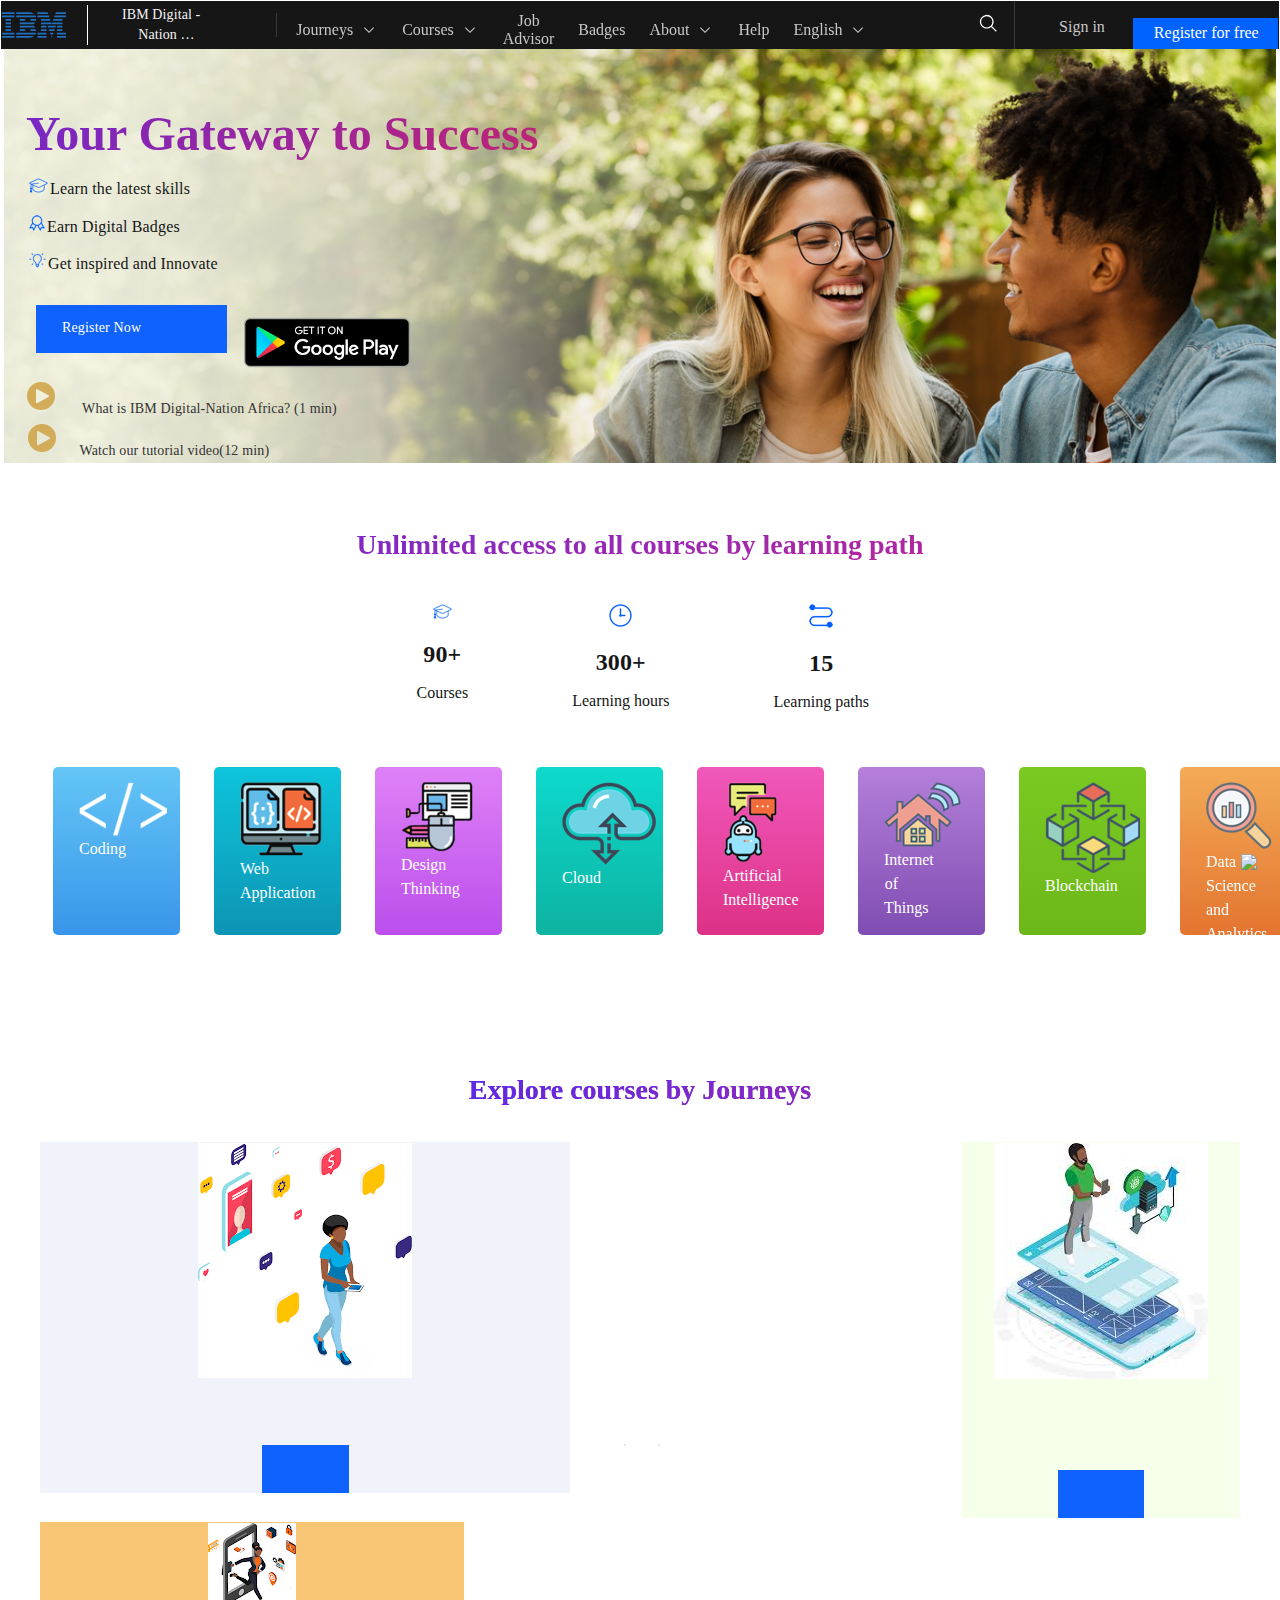
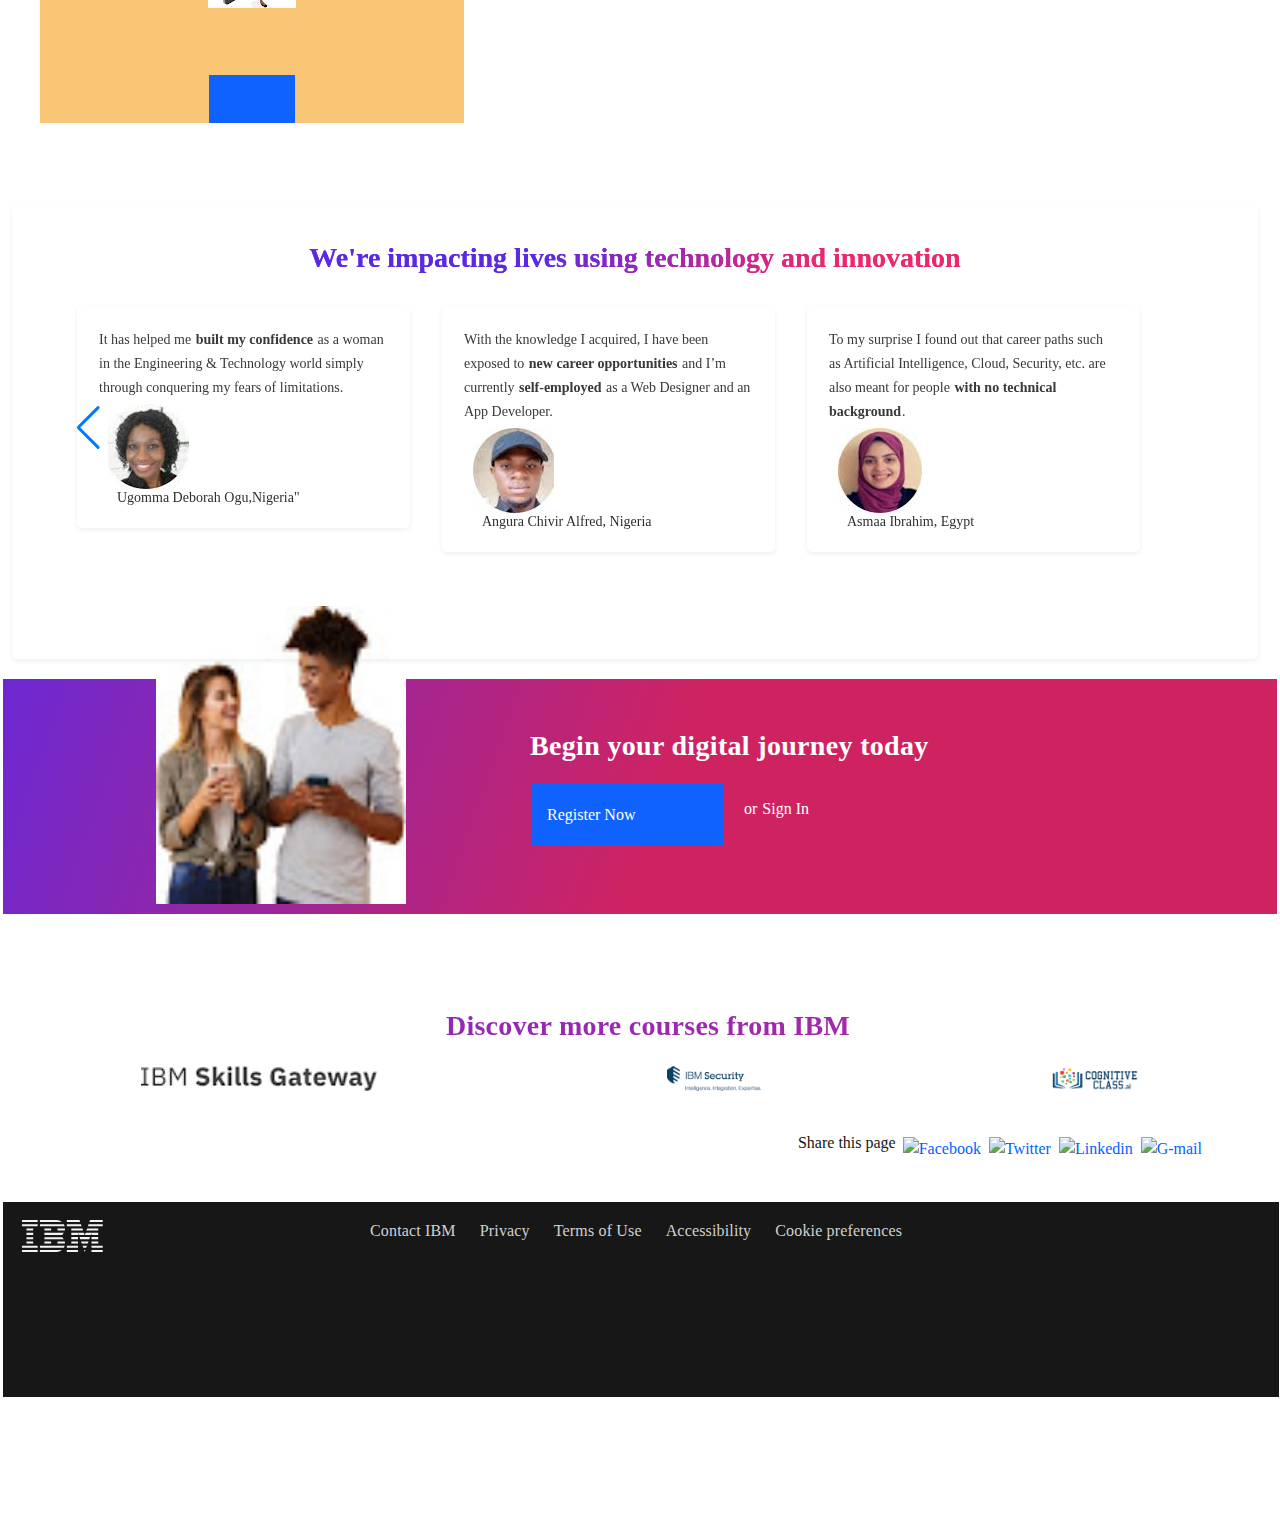
==== commit 60fa25eb: "first commit" ====
--- a/index.html
+++ b/index.html
@@ -298,7 +298,7 @@
     </div>
     <div  class="bx--col bx--col-md-8 bx--col-sm-4">
         <div id="explorer_card" class="journey_card" style="background-color: rgb(248, 198, 117);">
-        <img src="images/new_collar.png" alt="new-collar">
+        <img src="images/new-collar.png" alt="new-collar" style="height: 165.31;width: 140">
         <h4 class="journey_card_title">New-collar</h4>
         <p class="note">Align your skills with the most in demand job roles in the market.</p>
         <button class="primary-btn btn-prime"  type="button" style="background-color: rgb(15, 98, 254);
--- a/style.css
+++ b/style.css
@@ -774,8 +774,7 @@
 }
 .journey> .Journey > .journeys > .journey_card{
     position: relative;
- 
-    margin-top:3rem;
+margin-top:3rem;
     padding: 1rem;
     text-align: center;
     cursor: pointer;
@@ -788,15 +787,16 @@
     }
     }*/
 
-.journey> .journeys > .journey_card > img{
-    height: 160px;
+.journey>.journeys>.journey_card>img{
+    height: 165;
+    width: 10;
     margin-bottom: 1.5rem;
     margin-top: 1rem;
     
 }
 
 
-.journey, .bx--row, .journey_card>.journey_card_title{
+.journey> .bx--row> .journey_card>.journey_card_title{
     font-size: 20px;
     font-weight: 700;
     font-stretch: normal;
@@ -1049,7 +1049,7 @@
                     .homepage-discover-container, .discover-images-container, .discover-images, .discover-box img {
                         height: 25px;
                         margin-left: 1rem;
-                    justify-content: space-between;               margin-right: 1rem;   
+                                 margin-right: 1rem;   
                margin-bottom: 2rem;
                     }
    /*footer*/
@@ -1113,8 +1113,9 @@
                         width: 100%;
                         margin-bottom: -10rem;
                         position: absolute;
-                    }
-                    footer > .footer-links-sub-container > .bx--row { justify-content: right;
+                        justify-content: left;
+                    }
+                    footer > .footer-links-sub-container > .bx--row {
                         margin-right: -16rem;
                     }
                     div.footer-links-container.bx--row {
@@ -1123,12 +1124,14 @@
                     }
                     .footer-element{
                         margin-top: 20px;
+                        justify-content: center;
                     }
                     .footer-link {
                         line-height: 2rem;
                         padding: 0 10px;
                         color: #d1d1d1;
                         display: inline-block;
+                        justify-content: center;
                         transition: color .3s;
                         text-decoration: none;
                     }
